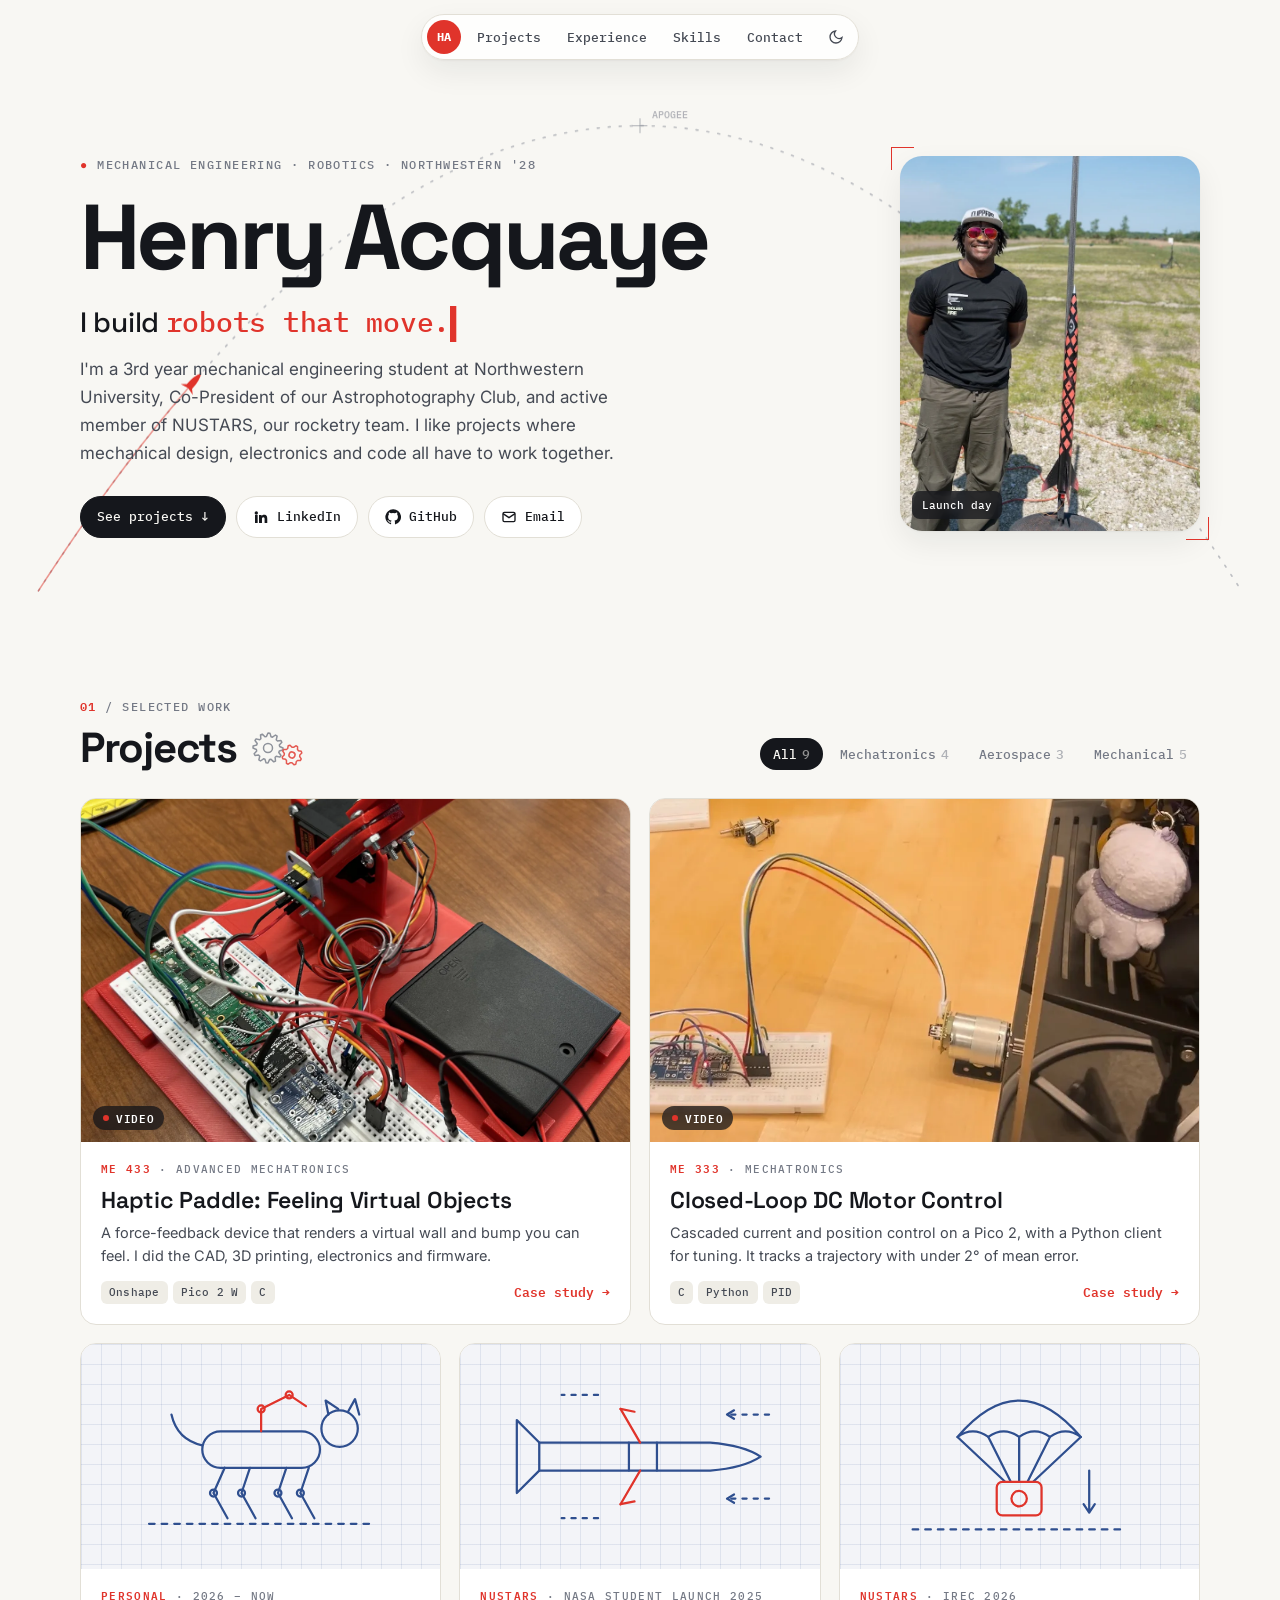
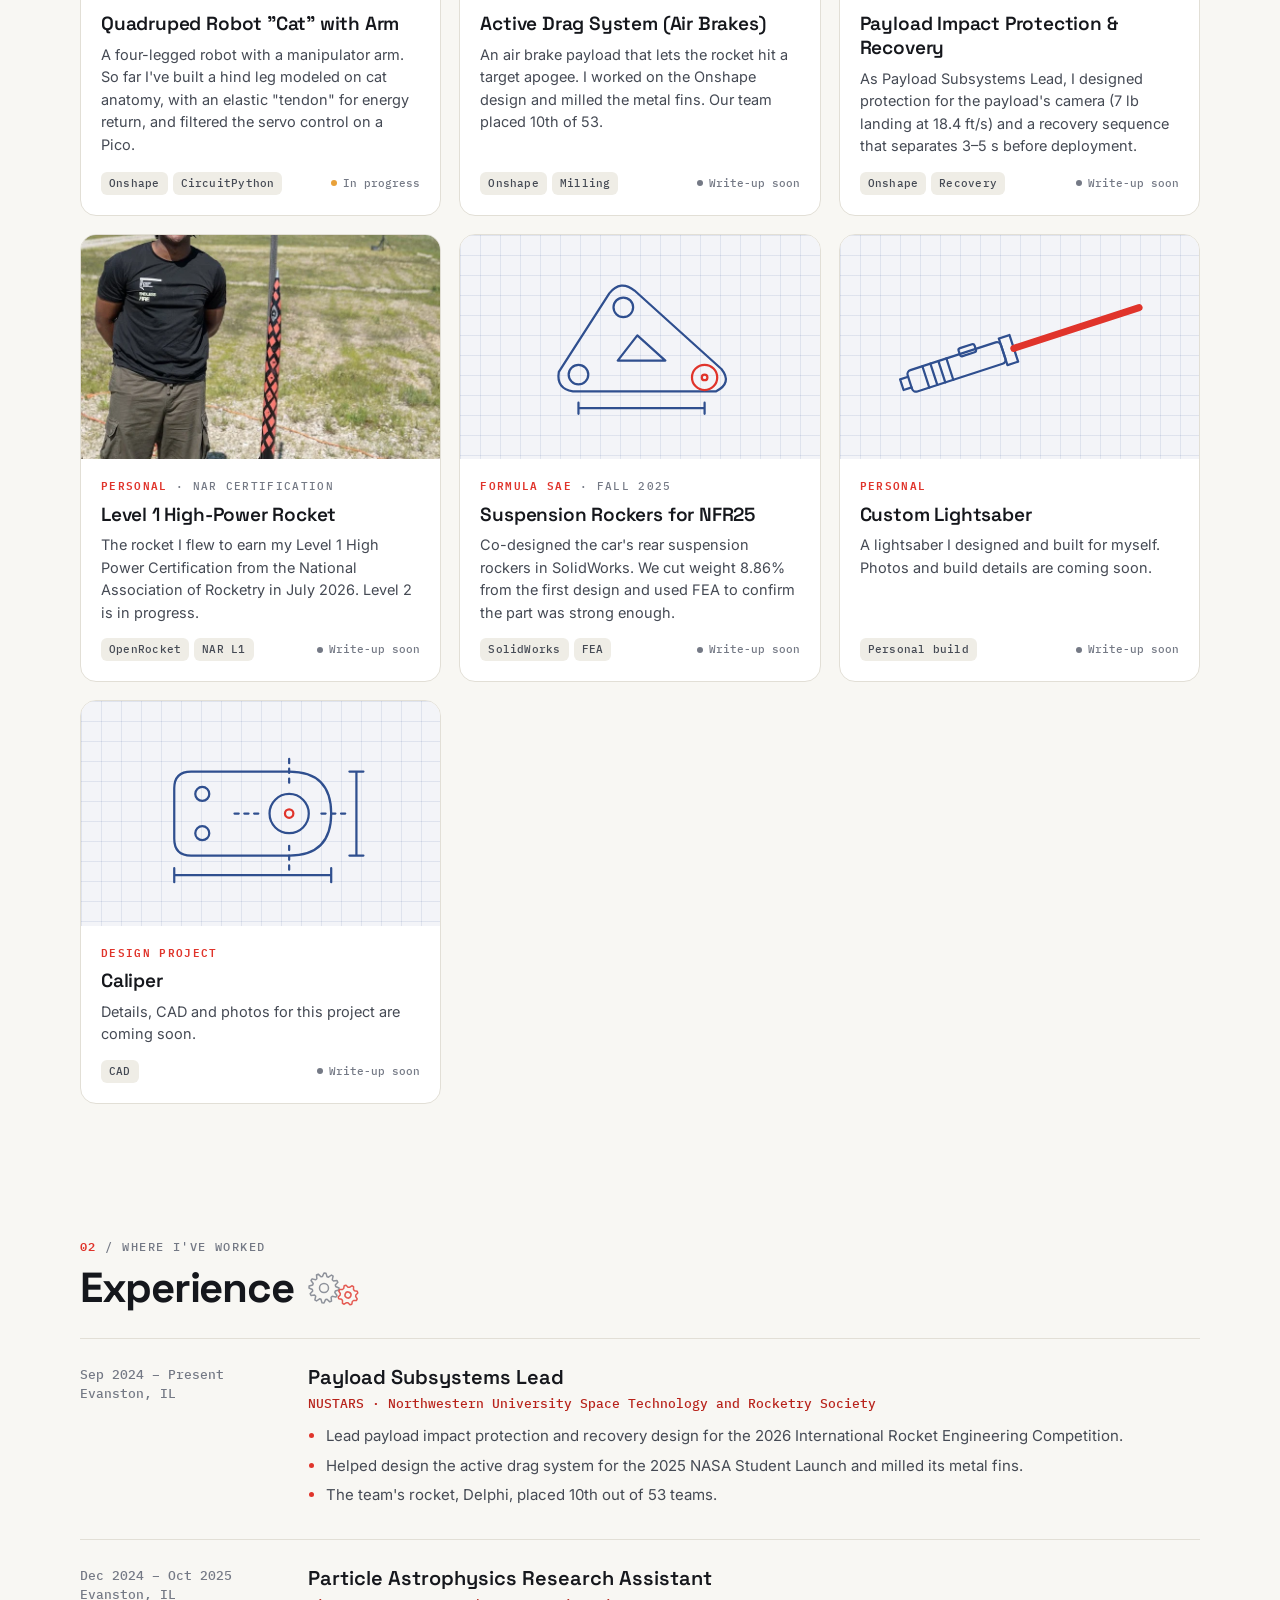
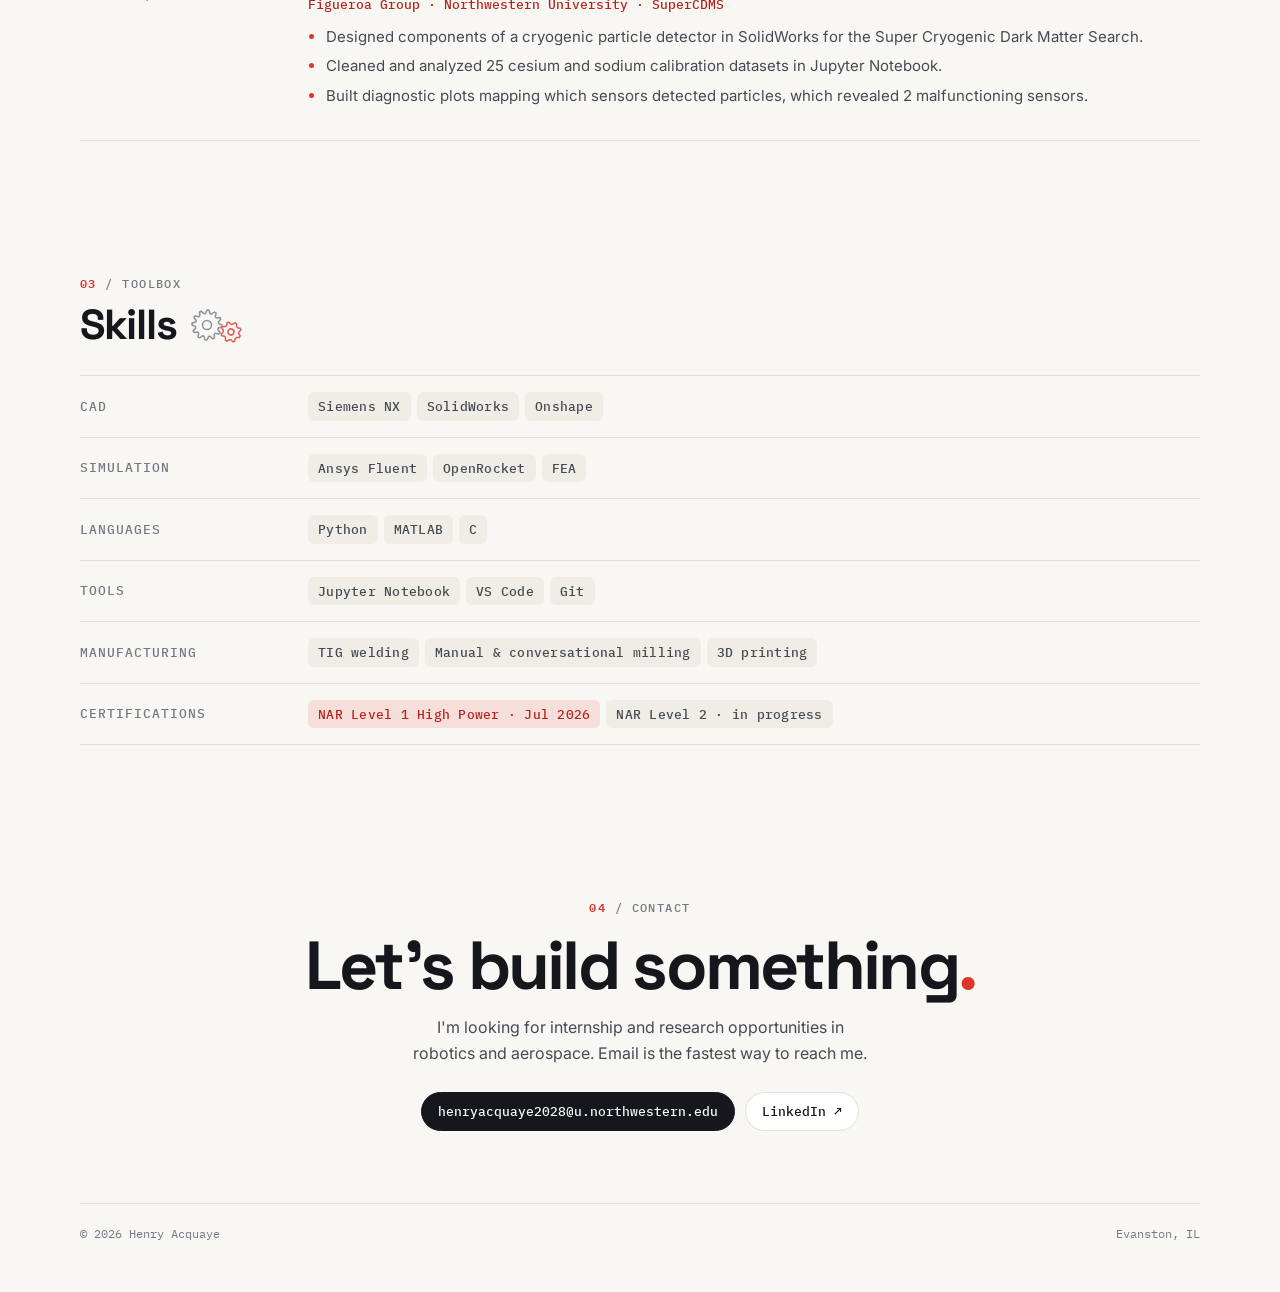
==== index.html @ edaed88d "Update index.html" ====
<!doctype html>
<html lang="en">
<head>
  <meta charset="utf-8">
  <meta name="viewport" content="width=device-width, initial-scale=1">
  <title>Henry Acquaye — Mechanical Engineering Portfolio</title>
  <meta name="description" content="Henry Acquaye, mechanical engineering student at Northwestern. Robotics, mechatronics and rocketry projects.">
  <meta property="og:title" content="Henry Acquaye — Mechanical Engineering Portfolio">
  <meta property="og:description" content="Robotics, mechatronics and rocketry projects.">
  <meta property="og:image" content="https://henryacquaye.me/assets/projects/haptic-paddle/build-overview.webp">
  <link rel="icon" href="assets/img/favicon.svg" type="image/svg+xml">
  <script>document.documentElement.dataset.theme = localStorage.getItem('theme-v2') || 'light';</script>
  <link rel="preconnect" href="https://fonts.googleapis.com">
  <link rel="preconnect" href="https://fonts.gstatic.com" crossorigin>
  <link href="https://fonts.googleapis.com/css2?family=IBM+Plex+Mono:wght@400;500;600;700&family=Inter:wght@400;500;600&family=Space+Grotesk:wght@500;600;700&display=swap" rel="stylesheet">
  <link rel="stylesheet" href="css/style.css">
</head>
<body>
  <div class="progress" aria-hidden="true"></div>

  <header class="site-header">
    <div class="wrap">
      <a class="logo" href="./" aria-label="Home"><span class="logo-mark">HA</span></a>
      <nav class="nav" aria-label="Main">
        <a href="#projects">Projects</a>
        <a href="#experience">Experience</a>
        <a href="#skills">Skills</a>
        <a href="#contact">Contact</a>
      </nav>
      <button class="theme-btn" aria-label="Toggle light / dark theme">
        <svg class="moon" viewBox="0 0 24 24" fill="none" stroke="currentColor" stroke-width="2"><path d="M21 12.8A9 9 0 1 1 11.2 3a7 7 0 0 0 9.8 9.8z"/></svg>
        <svg class="sun" viewBox="0 0 24 24" fill="none" stroke="currentColor" stroke-width="2"><circle cx="12" cy="12" r="4"/><path d="M12 2v2M12 20v2M4.9 4.9l1.4 1.4M17.7 17.7l1.4 1.4M2 12h2M20 12h2M4.9 19.1l1.4-1.4M17.7 6.3l1.4-1.4"/></svg>
      </button>
    </div>
  </header>

  <main>
    <!-- ================= HERO ================= -->
    <section class="hero">
      <canvas class="flight" aria-hidden="true"></canvas>
      <div class="wrap hero-grid">
        <div class="reveal">
          <span class="eyebrow"><b>●</b> Mechanical Engineering · Robotics · Northwestern '28</span>
          <h1>Henry Acquaye</h1>
          <p class="lede">I build <span class="typed" data-words='["robots that move.","rockets that fly.","control loops that settle.","payloads that land."]'></span></p>
          <p class="sub">I'm a 3rd year mechanical engineering student at Northwestern University, Co-President of our Astrophotography Club, and active member of NUSTARS, our rocketry team. I like projects where mechanical design, electronics and code all have to work together.</p>
          <div class="links">
            <a class="btn primary" href="#projects">See projects ↓</a>
            <a class="btn" href="https://www.linkedin.com/in/Henry-Acquaye" target="_blank" rel="noopener">
              <svg viewBox="0 0 24 24" fill="currentColor"><path d="M4.98 3.5a2.5 2.5 0 1 1 0 5 2.5 2.5 0 0 1 0-5zM3 9h4v12H3zM9 9h3.8v1.7h.05c.53-1 1.83-2.05 3.77-2.05 4.03 0 4.78 2.65 4.78 6.1V21h-4v-5.5c0-1.3-.02-3-1.83-3-1.84 0-2.12 1.43-2.12 2.9V21H9z"/></svg>
              LinkedIn
            </a>
            <a class="btn" href="https://github.com/henry436b" target="_blank" rel="noopener">
              <svg viewBox="0 0 24 24" fill="currentColor"><path d="M12 .5a11.5 11.5 0 0 0-3.64 22.41c.58.1.79-.25.79-.56v-2c-3.2.7-3.88-1.37-3.88-1.37-.52-1.33-1.28-1.69-1.28-1.69-1.05-.72.08-.7.08-.7 1.16.08 1.77 1.19 1.77 1.19 1.03 1.77 2.7 1.26 3.36.96.1-.75.4-1.26.73-1.55-2.55-.29-5.24-1.28-5.24-5.69 0-1.26.45-2.29 1.19-3.1-.12-.29-.52-1.46.11-3.05 0 0 .97-.31 3.17 1.18a11 11 0 0 1 5.77 0c2.2-1.49 3.17-1.18 3.17-1.18.63 1.59.23 2.76.11 3.05.74.81 1.19 1.84 1.19 3.1 0 4.42-2.7 5.4-5.26 5.68.41.36.78 1.06.78 2.14v3.17c0 .31.21.67.8.56A11.5 11.5 0 0 0 12 .5z"/></svg>
              GitHub
            </a>
            <a class="btn" href="mailto:henryacquaye2028@u.northwestern.edu">
              <svg viewBox="0 0 24 24" fill="none" stroke="currentColor" stroke-width="2"><rect x="3" y="5" width="18" height="14" rx="2"/><path d="m3 7 9 6 9-6"/></svg>
              Email
            </a>
          </div>
        </div>
        <figure class="portrait reveal">
          <img src="assets/img/profile.webp" alt="Henry Acquaye standing next to a high-power rocket on a launch pad" width="782" height="842">
          <figcaption>Launch day</figcaption>
        </figure>
      </div>
    </section>

    <!-- ================= PROJECTS ================= -->
    <section class="section" id="projects">
      <div class="wrap">
        <div class="section-head reveal">
          <div>
            <span class="eyebrow"><b>01</b> / Selected work</span>
            <h2>Projects <span class="gears" aria-hidden="true"></span></h2>
          </div>
          <div class="filters" role="tablist" aria-label="Filter projects">
            <button class="filter active" data-filter="all">All</button>
            <button class="filter" data-filter="mechatronics">Mechatronics</button>
            <button class="filter" data-filter="aerospace">Aerospace</button>
            <button class="filter" data-filter="mechanical">Mechanical</button>
          </div>
        </div>

        <div class="grid">
          <!--
            ✏️ TO ADD OR EDIT A PROJECT: each project is one "card" block below.
            - data-cat: any of mechatronics, aerospace, mechanical (controls the filter)
            - Swap the drawing for a photo: replace <div class="card-media art">…</div> with
              <div class="card-media"><img src="assets/projects/NAME/photo.webp" alt="…"></div>
            - To link a write-up page: change <article class="card" …> to <a class="card" href="projects/NAME.html" …>
          -->

          <!-- Featured: full case studies -->
          <a class="card feat reveal" href="projects/haptic-paddle.html" data-cat="mechatronics">
            <div class="card-media">
              <img src="assets/projects/haptic-paddle/build-overview.webp" alt="3D-printed haptic paddle with motor, breadboard and battery pack" loading="lazy">
              <video src="assets/projects/haptic-paddle/preview.mp4" muted loop playsinline preload="none"></video>
              <span class="badge-video">VIDEO</span>
            </div>
            <div class="card-body">
              <span class="eyebrow"><b>ME 433</b> · Advanced Mechatronics</span>
              <h3>Haptic Paddle: Feeling Virtual Objects</h3>
              <p>A force-feedback device that renders a virtual wall and bump you can feel. I did the CAD, 3D printing, electronics and firmware.</p>
              <div class="card-foot">
                <div class="card-tags"><span class="chip">Onshape</span><span class="chip">Pico 2 W</span><span class="chip">C</span></div>
                <span class="read">Case study →</span>
              </div>
            </div>
          </a>

          <a class="card feat reveal" href="projects/motor-control.html" data-cat="mechatronics">
            <div class="card-media">
              <img src="assets/projects/motor-control/hardware.webp" alt="DC motor with encoder wired to a breadboard" loading="lazy">
              <video src="assets/projects/motor-control/preview.mp4" muted loop playsinline preload="none"></video>
              <span class="badge-video">VIDEO</span>
            </div>
            <div class="card-body">
              <span class="eyebrow"><b>ME 333</b> · Mechatronics</span>
              <h3>Closed-Loop DC Motor Control</h3>
              <p>Cascaded current and position control on a Pico 2, with a Python client for tuning. It tracks a trajectory with under 2° of mean error.</p>
              <div class="card-foot">
                <div class="card-tags"><span class="chip">C</span><span class="chip">Python</span><span class="chip">PID</span></div>
                <span class="read">Case study →</span>
              </div>
            </div>
          </a>

          <!-- Quadruped robot -->
          <article class="card reveal" data-cat="mechatronics mechanical">
            <div class="card-media art">
              <svg viewBox="0 0 200 120" fill="none" stroke="currentColor" stroke-width="1.6" stroke-linecap="round" stroke-linejoin="round">
                <rect x="58" y="42" width="84" height="26" rx="13"/>
                <circle cx="156" cy="40" r="13"/><path d="M148 30l-2-10 9 6M162 28l5-9 3 11"/>
                <path d="M58 52q-18-4-22-22"/>
                <path d="M74 68 66 86 76 104M92 68 86 86 96 104M118 68l-6 18 10 18M134 68l-6 18 10 18"/>
                <circle cx="66" cy="86" r="2.500"/><circle cx="86" cy="86" r="2.500"/><circle cx="112" cy="86" r="2.500"/><circle cx="128" cy="86" r="2.500"/>
                <path class="hl" d="M100 42V26l20-10 12 8"/><circle class="hl" cx="100" cy="26" r="2.500"/><circle class="hl" cx="120" cy="16" r="2.500"/>
                <path d="M20 108H180" stroke-dasharray="4 5"/>
              </svg>
            </div>
            <div class="card-body">
              <span class="eyebrow"><b>Personal</b> · 2026 – now</span>
              <h3>Quadruped Robot "Cat" with Arm</h3>
              <p>A four-legged robot with a manipulator arm. So far I've built a hind leg modeled on cat anatomy, with an elastic "tendon" for energy return, and filtered the servo control on a Pico.</p>
              <div class="card-foot">
                <div class="card-tags"><span class="chip">Onshape</span><span class="chip">CircuitPython</span></div>
                <span class="status wip">In progress</span>
              </div>
            </div>
          </article>

          <!-- NUSTARS: active drag system -->
          <article class="card reveal" data-cat="aerospace mechanical">
            <div class="card-media art">
              <svg viewBox="0 0 200 120" fill="none" stroke="currentColor" stroke-width="1.6" stroke-linecap="round" stroke-linejoin="round">
                <path d="M28 50H150q24 2 36 10-12 8-36 10H28z"/>
                <path d="M28 50 12 34v52l16-16"/>
                <path d="M92 50v20M112 50v20"/>
                <path class="hl" d="M100 50 86 26M100 70 86 94"/><path class="hl" d="M86 26l10 2M86 94l10-2"/>
                <path d="M192 30h-30M192 90h-30M70 16H44M70 104H44" stroke-dasharray="3 5"/>
                <path d="M162 30l5-3M162 30l5 3M162 90l5-3M162 90l5 3"/>
              </svg>
            </div>
            <div class="card-body">
              <span class="eyebrow"><b>NUSTARS</b> · NASA Student Launch 2025</span>
              <h3>Active Drag System (Air Brakes)</h3>
              <p>An air brake payload that lets the rocket hit a target apogee. I worked on the Onshape design and milled the metal fins. Our team placed 10th of 53.</p>
              <div class="card-foot">
                <div class="card-tags"><span class="chip">Onshape</span><span class="chip">Milling</span></div>
                <span class="status">Write-up soon</span>
              </div>
            </div>
          </article>

          <!-- NUSTARS: payload protection + recovery -->
          <article class="card reveal" data-cat="aerospace">
            <div class="card-media art">
              <svg viewBox="0 0 200 120" fill="none" stroke="currentColor" stroke-width="1.6" stroke-linecap="round" stroke-linejoin="round">
                <path d="M56 46Q100-6 144 46q-11-8-22 0-11-8-22 0-11-8-22 0-11-8-22 0z"/>
                <path d="M56 46 90 78M144 46 110 78M78 46l16 32M122 46l-16 32M100 46v32"/>
                <rect class="hl" x="84" y="78" width="32" height="24" rx="4"/><circle class="hl" cx="100" cy="90" r="5.500"/>
                <path d="M24 112H176" stroke-dasharray="4 5"/>
                <path d="M150 70v30M150 100l-4-6M150 100l4-6"/>
              </svg>
            </div>
            <div class="card-body">
              <span class="eyebrow"><b>NUSTARS</b> · IREC 2026</span>
              <h3>Payload Impact Protection &amp; Recovery</h3>
              <p>As Payload Subsystems Lead, I designed protection for the payload's camera (7 lb landing at 18.4 ft/s) and a recovery sequence that separates 3–5 s before deployment.</p>
              <div class="card-foot">
                <div class="card-tags"><span class="chip">Onshape</span><span class="chip">Recovery</span></div>
                <span class="status">Write-up soon</span>
              </div>
            </div>
          </article>

          <!-- L1 certification rocket -->
          <article class="card reveal" data-cat="aerospace">
            <div class="card-media">
              <img src="assets/projects/l1-rocket/cover.webp" alt="High-power rocket on the launch rail" loading="lazy">
            </div>
            <div class="card-body">
              <span class="eyebrow"><b>Personal</b> · NAR certification</span>
              <h3>Level 1 High-Power Rocket</h3>
              <!-- ✏️ EDIT: add motor, altitude, build details -->
              <p>The rocket I flew to earn my Level 1 High Power Certification from the National Association of Rocketry in July 2026. Level 2 is in progress.</p>
              <div class="card-foot">
                <div class="card-tags"><span class="chip">OpenRocket</span><span class="chip">NAR L1</span></div>
                <span class="status">Write-up soon</span>
              </div>
            </div>
          </article>

          <!-- Formula SAE rockers -->
          <article class="card reveal" data-cat="mechanical">
            <div class="card-media art">
              <svg viewBox="0 0 200 120" fill="none" stroke="currentColor" stroke-width="1.6" stroke-linecap="round" stroke-linejoin="round">
                <path d="M52 92q-12-2-10-14L78 22q8-10 18-2l62 56q8 10-4 16z"/>
                <circle cx="56" cy="80" r="7"/><circle cx="88" cy="32" r="7"/><circle class="hl" cx="146" cy="82" r="9"/><circle class="hl" cx="146" cy="82" r="2"/>
                <path d="M84 70l14-18 20 18z"/>
                <path d="M56 104h90M56 100v8M146 100v8" stroke-dasharray="0"/>
              </svg>
            </div>
            <div class="card-body">
              <span class="eyebrow"><b>Formula SAE</b> · Fall 2025</span>
              <h3>Suspension Rockers for NFR25</h3>
              <p>Co-designed the car's rear suspension rockers in SolidWorks. We cut weight 8.86% from the first design and used FEA to confirm the part was strong enough.</p>
              <div class="card-foot">
                <div class="card-tags"><span class="chip">SolidWorks</span><span class="chip">FEA</span></div>
                <span class="status">Write-up soon</span>
              </div>
            </div>
          </article>

          <!-- Lightsaber -->
          <article class="card reveal" data-cat="mechatronics mechanical">
            <div class="card-media art">
              <svg viewBox="0 0 200 120" fill="none" stroke="currentColor" stroke-width="1.6" stroke-linecap="round" stroke-linejoin="round">
                <g transform="rotate(-18 100 60)">
                  <rect x="18" y="52" width="70" height="16" rx="3"/>
                  <path d="M30 52v16M36 52v16M42 52v16M48 52v16"/><rect x="58" y="48" width="12" height="6" rx="1.500"/>
                  <path d="M88 50h8v20h-8z"/><path d="M18 56h-6v8h6"/>
                  <path class="hl" d="M96 60H190" stroke-width="5"/>
                </g>
              </svg>
            </div>
            <div class="card-body">
              <span class="eyebrow"><b>Personal</b></span>
              <h3>Custom Lightsaber</h3>
              <!-- ✏️ EDIT: describe the build (hilt, electronics, what you made) -->
              <p>A lightsaber I designed and built for myself. Photos and build details are coming soon.</p>
              <div class="card-foot">
                <div class="card-tags"><span class="chip">Personal build</span></div>
                <span class="status">Write-up soon</span>
              </div>
            </div>
          </article>

          <!-- Caliper -->
          <article class="card reveal" data-cat="mechanical">
            <div class="card-media art">
              <svg viewBox="0 0 200 120" fill="none" stroke="currentColor" stroke-width="1.6" stroke-linecap="round" stroke-linejoin="round">
                <path d="M50 30h70q30 0 30 30t-30 30H50q-12 0-12-12V42q0-12 12-12z"/>
                <circle cx="120" cy="60" r="14"/><circle class="hl" cx="120" cy="60" r="3"/>
                <circle cx="58" cy="46" r="5"/><circle cx="58" cy="74" r="5"/>
                <path d="M38 104h112M38 99v10M150 99v10"/><path d="M168 30v60M163 30h10M163 90h10"/>
                <path d="M120 38v-18M120 100V82M98 60H80M160 60h-18" stroke-dasharray="3 4"/>
              </svg>
            </div>
            <div class="card-body">
              <span class="eyebrow"><b>Design project</b></span>
              <h3>Caliper</h3>
              <!-- ✏️ EDIT: what it was for, tools used, results -->
              <p>Details, CAD and photos for this project are coming soon.</p>
              <div class="card-foot">
                <div class="card-tags"><span class="chip">CAD</span></div>
                <span class="status">Write-up soon</span>
              </div>
            </div>
          </article>
        </div>
      </div>
    </section>

    <!-- ================= EXPERIENCE ================= -->
    <section class="section" id="experience">
      <div class="wrap">
        <div class="section-head reveal">
          <div>
            <span class="eyebrow"><b>02</b> / Where I've worked</span>
            <h2>Experience <span class="gears" aria-hidden="true"></span></h2>
          </div>
        </div>
        <div class="xp">
          <div class="xp-row reveal">
            <div class="xp-when">Sep 2024 – Present<br>Evanston, IL</div>
            <div>
              <h3>Payload Subsystems Lead</h3>
              <p class="org">NUSTARS · Northwestern University Space Technology and Rocketry Society</p>
              <ul>
                <li>Lead payload impact protection and recovery design for the 2026 International Rocket Engineering Competition.</li>
                <li>Helped design the active drag system for the 2025 NASA Student Launch and milled its metal fins.</li>
                <li>The team's rocket, Delphi, placed 10th out of 53 teams.</li>
              </ul>
            </div>
          </div>
          <div class="xp-row reveal">
            <div class="xp-when">Dec 2024 – Oct 2025<br>Evanston, IL</div>
            <div>
              <h3>Particle Astrophysics Research Assistant</h3>
              <p class="org">Figueroa Group · Northwestern University · SuperCDMS</p>
              <ul>
                <li>Designed components of a cryogenic particle detector in SolidWorks for the Super Cryogenic Dark Matter Search.</li>
                <li>Cleaned and analyzed 25 cesium and sodium calibration datasets in Jupyter Notebook.</li>
                <li>Built diagnostic plots mapping which sensors detected particles, which revealed 2 malfunctioning sensors.</li>
              </ul>
            </div>
          </div>
        </div>
      </div>
    </section>

    <!-- ================= SKILLS ================= -->
    <section class="section" id="skills">
      <div class="wrap">
        <div class="section-head reveal">
          <div>
            <span class="eyebrow"><b>03</b> / Toolbox</span>
            <h2>Skills <span class="gears" aria-hidden="true"></span></h2>
          </div>
        </div>
        <div class="skills reveal">
          <div class="skill-row"><h3>CAD</h3><ul><li class="chip">Siemens NX</li><li class="chip">SolidWorks</li><li class="chip">Onshape</li></ul></div>
          <div class="skill-row"><h3>Simulation</h3><ul><li class="chip">Ansys Fluent</li><li class="chip">OpenRocket</li><li class="chip">FEA</li></ul></div>
          <div class="skill-row"><h3>Languages</h3><ul><li class="chip">Python</li><li class="chip">MATLAB</li><li class="chip">C</li></ul></div>
          <div class="skill-row"><h3>Tools</h3><ul><li class="chip">Jupyter Notebook</li><li class="chip">VS Code</li><li class="chip">Git</li></ul></div>
          <div class="skill-row"><h3>Manufacturing</h3><ul><li class="chip">TIG welding</li><li class="chip">Manual &amp; conversational milling</li><li class="chip">3D printing</li></ul></div>
          <div class="skill-row"><h3>Certifications</h3><ul><li class="chip red">NAR Level 1 High Power · Jul 2026</li><li class="chip">NAR Level 2 · in progress</li></ul></div>
        </div>
      </div>
    </section>

    <!-- ================= CONTACT ================= -->
    <section class="contact" id="contact">
      <div class="wrap reveal">
        <span class="eyebrow"><b>04</b> / Contact</span>
        <h2>Let's build something<span class="accent">.</span></h2>
        <p>I'm looking for internship and research opportunities in robotics and aerospace. Email is the fastest way to reach me.</p>
        <div class="links">
          <a class="btn primary" href="mailto:henryacquaye2028@u.northwestern.edu">henryacquaye2028@u.northwestern.edu</a>
          <a class="btn" href="https://www.linkedin.com/in/Henry-Acquaye" target="_blank" rel="noopener">LinkedIn ↗</a>
        </div>
      </div>
    </section>
  </main>

  <footer class="site-footer">
    <div class="wrap">
      <span>© <span data-year></span> Henry Acquaye</span>
      <span>Evanston, IL</span>
    </div>
  </footer>

  <button class="to-top" aria-label="Back to top"><svg width="20" height="20" viewBox="0 0 24 24" fill="none" stroke="currentColor" stroke-width="1.8" stroke-linejoin="round"><path d="M12 2c3 2.5 4.5 6 4.5 10v4h-9v-4C7.5 8 9 4.5 12 2z"/><path d="M7.5 13 4 17v3l3.5-2M16.5 13 20 17v3l-3.5-2M10 19.5 12 22l2-2.5"/><circle cx="12" cy="9.5" r="1.6"/></svg></button>
  <script src="js/main.js"></script>
</body>
</html>
---- css/style.css ----
/* =========================================================
   Portfolio styles
   Two themes: light (default) and dark. Colors live in the
   theme blocks below.
   ========================================================= */
:root {
  --bg: #f8f7f3;
  --bg-2: #efede6;
  --card: #ffffff;
  --panel: #fbfbf9;           /* light panels for plots, figures, demos */
  --ink: #15171c;
  --ink-2: #454a54;
  --muted: #747985;
  --line: #e2dfd6;
  --accent: #e0342b;
  --accent-ink: #b8231b;
  --blue: #2f4f8f;            /* blueprint ink for line drawings */
  --on-accent: #fff;
  --radius: 16px;
  --shadow: 0 1px 2px rgba(0,0,0,.04), 0 12px 30px rgba(20,22,28,.07);
  --font-display: "Space Grotesk", system-ui, sans-serif;
  --font-body: "Inter", system-ui, sans-serif;
  --font-mono: "IBM Plex Mono", ui-monospace, monospace;
  --max: 1120px;
  color-scheme: light;
}
[data-theme="dark"] {
  --bg: #111318;
  --bg-2: #191c22;
  --card: #1b1e25;
  --ink: #f2f1ec;
  --ink-2: #c4c6cc;
  --muted: #8b8f99;
  --line: #2c3038;
  --accent: #ff4d42;
  --accent-ink: #ff6a5f;
  --blue: #8fb0f0;
  --shadow: 0 1px 2px rgba(0,0,0,.3), 0 14px 34px rgba(0,0,0,.35);
  color-scheme: dark;
}

* { box-sizing: border-box; }
html { scroll-behavior: smooth; -webkit-text-size-adjust: 100%; }
body {
  margin: 0; background: var(--bg); color: var(--ink);
  font: 16px/1.65 var(--font-body);
  transition: background-color .4s, color .4s;
}
img, video, canvas { max-width: 100%; display: block; }
a { color: inherit; }
::selection { background: var(--accent); color: #fff; }

.wrap { width: min(var(--max), 100% - 40px); margin-inline: auto; }
.mono { font-family: var(--font-mono); }
.eyebrow {
  font: 500 12px/1.4 var(--font-mono);
  letter-spacing: .12em; text-transform: uppercase; color: var(--muted);
}
.eyebrow b { color: var(--accent); font-weight: 600; }

/* ---------- progress bar ---------- */
.progress {
  position: fixed; inset: 0 0 auto 0; height: 2px; z-index: 60;
  background: var(--accent); transform-origin: 0 50%; transform: scaleX(0);
}

/* ---------- floating pill nav ---------- */
.site-header {
  position: fixed; top: 14px; left: 50%; transform: translateX(-50%); z-index: 50;
  width: max-content; max-width: calc(100% - 24px);
}
.site-header .wrap {
  width: auto; display: flex; align-items: center; gap: 4px;
  padding: 5px; border-radius: 999px;
  background: color-mix(in srgb, var(--card) 82%, transparent);
  border: 1px solid var(--line);
  backdrop-filter: blur(14px) saturate(1.3); -webkit-backdrop-filter: blur(14px) saturate(1.3);
  box-shadow: var(--shadow);
}
.logo {
  display: inline-grid; place-items: center; width: 34px; height: 34px; border-radius: 50%;
  background: var(--accent); color: var(--on-accent); text-decoration: none;
  font: 700 12px/1 var(--font-mono); transition: transform .5s cubic-bezier(.2,.8,.2,1);
}
.logo:hover { transform: rotate(-12deg) scale(1.06); }
.nav { display: flex; gap: 2px; }
.nav a {
  font: 500 13px/1 var(--font-mono); text-decoration: none; color: var(--ink-2);
  padding: 10px 12px; border-radius: 999px; transition: background .2s, color .2s;
}
.nav a:hover, .nav a.active { background: var(--bg-2); color: var(--ink); }
.theme-btn {
  width: 34px; height: 34px; border-radius: 50%; border: 0;
  background: transparent; color: var(--ink-2); cursor: pointer; display: grid; place-items: center;
  transition: transform .4s, background .2s;
}
.theme-btn:hover { transform: rotate(40deg); background: var(--bg-2); }
.theme-btn svg { width: 16px; height: 16px; }
.theme-btn .sun { display: none; }
[data-theme="dark"] .theme-btn .sun { display: block; }
[data-theme="dark"] .theme-btn .moon { display: none; }
@media (max-width: 480px) { .nav a { padding: 9px 6px; font-size: 11.5px; } .logo, .theme-btn { width: 30px; height: 30px; flex: none; } }

/* ---------- hero ---------- */
.hero { position: relative; padding: 150px 0 90px; overflow: hidden; }
.flight { position: absolute; inset: 0; width: 100%; height: 100%; pointer-events: none; }
.hero .wrap { position: relative; }
.hero-grid { display: grid; grid-template-columns: 1fr 300px; gap: 56px; align-items: center; }
.hero h1 {
  font: 700 clamp(46px, 7.6vw, 92px)/.98 var(--font-display);
  letter-spacing: -.04em; margin: 16px 0 20px;
}
.hero .lede { font: 500 clamp(20px, 2.6vw, 28px)/1.35 var(--font-display); color: var(--ink); margin: 0 0 14px; letter-spacing: -.01em; }
.hero .sub { color: var(--ink-2); max-width: 52ch; margin: 0 0 28px; font-size: 17px; }
.typed { font-family: var(--font-mono); color: var(--accent); white-space: nowrap; font-weight: 500; }
.typed::after { content: "▍"; animation: blink 1s steps(1) infinite; color: var(--accent); }
@keyframes blink { 50% { opacity: 0; } }

.links { display: flex; flex-wrap: wrap; gap: 10px; }
.btn {
  display: inline-flex; align-items: center; gap: 8px;
  padding: 12px 16px; border-radius: 999px; border: 1px solid var(--line);
  background: var(--card); text-decoration: none; cursor: pointer;
  font: 500 13px/1 var(--font-mono); color: var(--ink);
  transition: transform .15s, border-color .2s, background .2s, color .2s;
}
.btn:hover { transform: translateY(-2px); border-color: var(--accent); }
.btn.primary { background: var(--ink); color: var(--bg); border-color: var(--ink); }
.btn.primary:hover { background: var(--accent); border-color: var(--accent); color: #fff; }
.btn svg { width: 16px; height: 16px; }

.portrait { margin: 0; position: relative; }
.portrait img { width: 100%; height: auto; aspect-ratio: 4 / 5; object-fit: cover; object-position: 50% 20%; border-radius: 22px; box-shadow: var(--shadow); }
.portrait figcaption {
  position: absolute; left: 12px; bottom: 12px; padding: 7px 10px; border-radius: 8px;
  background: rgba(17,19,24,.72); color: #fff; font: 500 11px/1.3 var(--font-mono); backdrop-filter: blur(6px);
}
/* drawing-style corner marks around the photo */
.portrait::before, .portrait::after {
  content: ""; position: absolute; width: 22px; height: 22px; border: 1.5px solid var(--accent); pointer-events: none;
}
.portrait::before { top: -9px; left: -9px; border-right: 0; border-bottom: 0; }
.portrait::after { bottom: -9px; right: -9px; border-left: 0; border-top: 0; }

@media (max-width: 820px) {
  .hero { padding: 104px 0 56px; }
  .hero-grid { grid-template-columns: 1fr; gap: 32px; }
  .portrait { max-width: 240px; order: -1; }
  .flight { display: none; }
}

/* ---------- sections ---------- */
.section { padding: 64px 0; }
.section-head { display: flex; align-items: end; justify-content: space-between; gap: 20px; flex-wrap: wrap; margin-bottom: 28px; }
.section-head h2 { font: 700 clamp(30px, 4vw, 42px)/1.05 var(--font-display); letter-spacing: -.03em; margin: 8px 0 0; display: flex; align-items: center; gap: 14px; }
.section-head p { margin: 8px 0 0; color: var(--muted); font-size: 15px; }
/* scroll-driven gear pair next to headings */
.gears { display: inline-flex; align-items: center; color: var(--muted); opacity: .8; }
.gears svg { display: block; }
.gears svg + svg { margin-left: -5px; margin-top: 14px; color: var(--accent); }

/* ---------- filters ---------- */
.filters { display: inline-flex; flex-wrap: wrap; gap: 4px; }
.filter {
  background: none; border: 1px solid transparent; cursor: pointer;
  font: 500 12.5px/1 var(--font-mono); color: var(--muted);
  padding: 9px 12px; border-radius: 999px; transition: color .2s, background .2s, border-color .2s;
}
.filter:hover { color: var(--ink); border-color: var(--line); }
.filter.active { background: var(--ink); color: var(--bg); }
.filter .count { opacity: .55; margin-left: 5px; }

/* ---------- project grid ---------- */
.grid { display: grid; grid-template-columns: repeat(6, 1fr); gap: 18px; }
.card {
  grid-column: span 2; position: relative; display: flex; flex-direction: column; text-decoration: none;
  background: var(--card); border: 1px solid var(--line); border-radius: var(--radius); overflow: hidden;
  transition: border-color .3s, transform .4s cubic-bezier(.2,.8,.2,1), box-shadow .4s;
}
.card.feat { grid-column: span 3; }
a.card:hover { border-color: var(--accent); transform: translateY(-3px); box-shadow: var(--shadow); }
.card.hide { display: none; }
.card.pop { animation: pop .45s cubic-bezier(.2,.8,.2,1) both; }
@keyframes pop { from { opacity: 0; transform: translateY(14px); } }

.card-media { position: relative; aspect-ratio: 16 / 10; overflow: hidden; background: var(--bg-2); }
.card-media img, .card-media video {
  position: absolute; inset: 0; width: 100%; height: 100%; object-fit: cover;
  transition: transform .9s cubic-bezier(.2,.8,.2,1), opacity .5s;
}
.card-media video { opacity: 0; }
a.card:hover .card-media img { transform: scale(1.04); }
.card.playing .card-media video { opacity: 1; }
/* blueprint line-art for projects without photos yet */
.card-media.art {
  color: var(--blue); display: grid; place-items: center;
  background-color: color-mix(in srgb, var(--blue) 6%, var(--card));
  background-image:
    linear-gradient(color-mix(in srgb, var(--blue) 10%, transparent) 1px, transparent 1px),
    linear-gradient(90deg, color-mix(in srgb, var(--blue) 10%, transparent) 1px, transparent 1px);
  background-size: 20px 20px;
}
.card-media.art svg { width: 78%; height: 78%; overflow: visible; transition: transform .6s cubic-bezier(.2,.8,.2,1); }
.card:hover .card-media.art svg { transform: scale(1.05); }
.card-media.art .hl { stroke: var(--accent); }
.badge-video {
  position: absolute; left: 12px; bottom: 12px; z-index: 2;
  display: inline-flex; align-items: center; gap: 7px;
  background: rgba(17,19,24,.72); color: #fff; backdrop-filter: blur(6px);
  font: 600 10.5px/1 var(--font-mono); letter-spacing: .06em; padding: 7px 10px; border-radius: 999px;
}
.badge-video::before { content: ""; width: 6px; height: 6px; border-radius: 50%; background: var(--accent); }

.card-body { padding: 18px 20px 20px; display: flex; flex-direction: column; flex: 1; }
.card-body .eyebrow { font-size: 11px; margin-bottom: 8px; }
.card-body h3 { margin: 0 0 8px; font: 600 19px/1.25 var(--font-display); letter-spacing: -.01em; color: var(--ink); }
.card.feat .card-body h3 { font-size: 23px; }
.card-body p { margin: 0 0 14px; color: var(--ink-2); font-size: 14.5px; line-height: 1.55; }
.card-foot { display: flex; justify-content: space-between; align-items: center; gap: 10px; margin-top: auto; }
.card-tags { display: flex; flex-wrap: wrap; gap: 5px; }
.read { font: 600 12.5px/1 var(--font-mono); color: var(--accent); white-space: nowrap; }
a.card:hover .read { text-decoration: underline; text-underline-offset: 4px; }
.chip {
  display: inline-block; font: 500 11px/1 var(--font-mono); letter-spacing: .02em;
  padding: 6px 8px; border-radius: 6px; background: var(--bg-2); color: var(--ink-2);
}
.chip.red { background: color-mix(in srgb, var(--accent) 12%, transparent); color: var(--accent-ink); }
.status { font: 500 11px/1 var(--font-mono); color: var(--muted); white-space: nowrap; display: inline-flex; align-items: center; gap: 6px; }
.status::before { content: ""; width: 6px; height: 6px; border-radius: 50%; background: var(--muted); }
.status.wip::before { background: #e8a13a; animation: blink 1.6s steps(1) infinite; }

@media (max-width: 900px) { .card, .card.feat { grid-column: span 3; } }
@media (max-width: 600px) { .card, .card.feat { grid-column: span 6; } }

/* ---------- experience ---------- */
.xp { border-top: 1px solid var(--line); }
.xp-row { display: grid; grid-template-columns: 200px 1fr; gap: 28px; padding: 26px 0; border-bottom: 1px solid var(--line); }
.xp-when { font: 500 12.5px/1.5 var(--font-mono); color: var(--muted); }
.xp-row h3 { margin: 0; font: 600 20px/1.25 var(--font-display); }
.xp-row .org { color: var(--accent-ink); font: 500 13px/1.5 var(--font-mono); margin: 4px 0 10px; }
.xp-row ul { margin: 0; padding-left: 18px; color: var(--ink-2); font-size: 15px; }
.xp-row li { margin-bottom: 5px; }
.xp-row li::marker { color: var(--accent); }
@media (max-width: 700px) { .xp-row { grid-template-columns: 1fr; gap: 6px; } }

/* ---------- skills ---------- */
.skills { border-top: 1px solid var(--line); }
.skill-row { display: grid; grid-template-columns: 200px 1fr; gap: 28px; padding: 16px 0; border-bottom: 1px solid var(--line); align-items: center; }
.skill-row h3 { margin: 0; font: 500 12.5px/1.4 var(--font-mono); color: var(--muted); text-transform: uppercase; letter-spacing: .08em; }
.skill-row ul { list-style: none; margin: 0; padding: 0; display: flex; flex-wrap: wrap; gap: 6px; }
.skill-row .chip { font-size: 12.5px; padding: 8px 10px; }
@media (max-width: 700px) { .skill-row { grid-template-columns: 1fr; gap: 8px; } }

/* ---------- contact ---------- */
.contact { text-align: center; padding: 84px 0 72px; }
.contact h2 { font: 700 clamp(36px, 6vw, 68px)/1 var(--font-display); letter-spacing: -.04em; margin: 12px 0 14px; }
.contact h2 .accent { color: var(--accent); }
.contact p { color: var(--ink-2); max-width: 46ch; margin: 0 auto 26px; }
.contact .links { justify-content: center; }

.site-footer { padding: 0 0 48px; color: var(--muted); font: 12px/1.6 var(--font-mono); }
.site-footer .wrap { display: flex; justify-content: space-between; gap: 16px; flex-wrap: wrap; border-top: 1px solid var(--line); padding-top: 20px; }
.site-footer a { color: var(--muted); }

/* ---------- back to top: a rocket that launches ---------- */
.to-top {
  position: fixed; right: 22px; bottom: 22px; z-index: 40;
  width: 48px; height: 48px; border-radius: 50%; border: 1px solid var(--line); cursor: pointer;
  background: var(--card); color: var(--ink); display: grid; place-items: center;
  opacity: 0; transform: translateY(12px); pointer-events: none;
  transition: opacity .3s, transform .3s, border-color .2s, color .2s; box-shadow: var(--shadow);
}
.to-top.show { opacity: 1; transform: none; pointer-events: auto; }
.to-top:hover { border-color: var(--accent); color: var(--accent); }
.to-top:hover svg { transform: translateY(-2px); }
.to-top svg { transition: transform .25s; }
.to-top.launch { transition: transform .7s cubic-bezier(.5,0,.9,.4), opacity .7s; transform: translateY(-110vh); opacity: 0; }

/* ---------- reveal on scroll ---------- */
.reveal { opacity: 0; transform: translateY(22px); transition: opacity .8s, transform .8s cubic-bezier(.2,.8,.2,1); }
.reveal.in { opacity: 1; transform: none; }
@media (prefers-reduced-motion: reduce) {
  *, *::before, *::after { animation: none !important; transition: none !important; scroll-behavior: auto !important; }
  .reveal { opacity: 1; transform: none; }
}

/* =========================================================
   Project (case study) pages
   ========================================================= */
.crumbs { padding-top: 100px; font: 13px/1 var(--font-mono); }
.crumbs a { color: var(--muted); text-decoration: none; }
.crumbs a:hover { color: var(--accent); }
.p-hero { padding: 24px 0 36px; }
.p-hero h1 { font: 700 clamp(38px, 6vw, 76px)/.98 var(--font-display); letter-spacing: -.04em; margin: 14px 0 18px; max-width: 16ch; }
.p-hero .lede { font-size: 19px; color: var(--ink-2); max-width: 62ch; margin: 0 0 20px; }
.chips { display: flex; flex-wrap: wrap; gap: 6px; }

.p-layout { display: grid; grid-template-columns: 210px minmax(0, 1fr); gap: 52px; align-items: start; }
.toc { position: sticky; top: 100px; font: 13px/1.4 var(--font-mono); }
.toc a {
  display: block; padding: 8px 0 8px 14px; color: var(--muted); text-decoration: none;
  border-left: 2px solid var(--line); transition: color .2s, border-color .2s;
}
.toc a:hover { color: var(--ink); }
.toc a.active { color: var(--ink); border-left-color: var(--accent); }
@media (max-width: 900px) { .p-layout { grid-template-columns: 1fr; } .toc { display: none; } }

.specs {
  display: grid; grid-template-columns: repeat(auto-fit, minmax(170px, 1fr)); gap: 1px;
  background: var(--line); border: 1px solid var(--line); border-radius: var(--radius); overflow: hidden;
  margin-bottom: 44px;
}
.spec { background: var(--card); padding: 16px 18px; }
.spec .eyebrow { display: block; margin-bottom: 8px; font-size: 11px; }
.spec div { font: 500 14px/1.45 var(--font-body); color: var(--ink); }

.prose section { scroll-margin-top: 100px; margin-bottom: 64px; }
.prose h2 { font: 700 30px/1.15 var(--font-display); letter-spacing: -.02em; margin: 0 0 14px; display: flex; gap: 12px; align-items: baseline; }
.prose h2 .num { font: 500 13px/1 var(--font-mono); color: var(--accent); }
.prose h3 { font: 600 19px/1.3 var(--font-display); margin: 28px 0 8px; }
.prose p, .prose li { color: var(--ink-2); max-width: 70ch; }
.prose b { color: var(--ink); }
.prose ul { padding-left: 20px; }
.prose li { margin-bottom: 6px; }
.prose li::marker { color: var(--accent); }
.prose code { font: 13.5px var(--font-mono); background: var(--bg-2); border: 1px solid var(--line); padding: 1px 6px; border-radius: 6px; }

.figure { margin: 22px 0; }
.figure img, .figure video { border-radius: 14px; border: 1px solid var(--line); background: var(--panel); width: 100%; }
.figure figcaption { font: 12.5px/1.5 var(--font-mono); color: var(--muted); margin-top: 10px; }
.figure figcaption b { color: var(--ink); font-weight: 600; }
.zoomable { cursor: zoom-in; transition: transform .3s, border-color .3s; }
.zoomable:hover { border-color: var(--accent); }

.fig-row { display: grid; grid-template-columns: repeat(auto-fit, minmax(240px, 1fr)); gap: 16px; }
.fig-row .figure { margin: 0; }

.video-split { display: grid; grid-template-columns: minmax(0, 340px) 1fr; gap: 32px; align-items: center; margin: 8px 0 48px; }
.video-split video { border-radius: 20px; width: 100%; background: #000; box-shadow: var(--shadow); border: 1px solid var(--line); }
.video-split h2 { color: var(--ink); }
@media (max-width: 760px) { .video-split { grid-template-columns: 1fr; } .video-split video { max-width: 360px; } }

.callouts { display: grid; grid-template-columns: repeat(auto-fit, minmax(160px, 1fr)); gap: 12px; margin: 22px 0; }
.callout { background: var(--card); border: 1px solid var(--line); border-radius: 14px; padding: 16px; }
.callout b { display: block; font: 600 30px/1 var(--font-mono); color: var(--ink); }
.callout b small { font-size: 15px; color: var(--muted); font-weight: 500; }
.callout span { display: block; margin-top: 8px; font: 12px/1.45 var(--font-mono); color: var(--muted); }
.callout.good { border-color: var(--accent); }
.callout.good b { color: var(--accent); }

/* before/after compare slider */
.compare { position: relative; border-radius: 14px; overflow: hidden; border: 1px solid var(--line); background: #fff; user-select: none; touch-action: pan-y; }
.compare img { width: 100%; pointer-events: none; }
.compare .after { position: absolute; inset: 0; clip-path: inset(0 0 0 50%); }
.compare .after img { height: 100%; object-fit: contain; object-position: left top; }
.compare .handle { position: absolute; top: 0; bottom: 0; left: 50%; width: 2px; background: #16181d; cursor: ew-resize; }
.compare .handle::after {
  content: "⟷"; position: absolute; top: 50%; left: 50%; transform: translate(-50%,-50%);
  width: 40px; height: 40px; border-radius: 50%; background: var(--accent); color: #fff;
  display: grid; place-items: center; font-size: 16px;
}
.compare .lbl { position: absolute; top: 10px; font: 600 11px/1 var(--font-mono); padding: 6px 8px; border-radius: 6px; background: rgba(21,23,28,.85); color: #fff; z-index: 2; }
.compare .lbl.l { left: 10px; } .compare .lbl.r { right: 10px; background: var(--accent); }

/* code block */
.code-tabs { display: flex; gap: 4px; margin-bottom: -1px; position: relative; z-index: 1; flex-wrap: wrap; }
.code-tab {
  font: 500 12px/1 var(--font-mono); padding: 10px 14px; border: 1px solid var(--line); border-bottom: 0;
  background: var(--bg-2); color: var(--muted); border-radius: 10px 10px 0 0; cursor: pointer;
}
.code-tab.active { background: #101114; color: #fff; border-color: #2a2d35; }
.code {
  background: #101114; color: #e6e6e6; border: 1px solid #2a2d35; border-radius: 0 12px 12px 12px; overflow: auto;
  font: 12.5px/1.6 var(--font-mono); padding: 18px 20px; max-height: 440px; margin: 0; tab-size: 4;
}
.code .c { color: #7d8590; font-style: italic; }
.code .k { color: #ff7b72; }
.code .s { color: #a5d6ff; }
.code .n { color: #f2cc60; }
.code .f { color: #d2a8ff; }
.code-actions { display: flex; gap: 8px; margin-top: 12px; flex-wrap: wrap; }

/* interactive demo panel */
.demo {
  background: var(--card); border: 1px solid var(--line); border-radius: 20px; padding: 20px;
  margin: 20px 0; box-shadow: var(--shadow);
}
.demo-top { display: flex; justify-content: space-between; align-items: center; gap: 12px; flex-wrap: wrap; margin-bottom: 14px; }
.demo-top h3 { margin: 0; font: 600 17px/1.2 var(--font-display); }
.demo canvas { width: 100%; height: auto; border-radius: 12px; background: var(--panel); border: 1px solid var(--line); touch-action: none; }
.controls { display: grid; grid-template-columns: repeat(auto-fit, minmax(180px, 1fr)); gap: 14px 22px; margin-top: 16px; }
.control label { display: flex; justify-content: space-between; font: 500 12px/1 var(--font-mono); color: var(--ink-2); margin-bottom: 8px; }
.control output { color: var(--accent); font-weight: 600; }
input[type=range] { width: 100%; accent-color: var(--accent); }
.seg { display: inline-flex; background: var(--bg-2); padding: 3px; border-radius: 10px; gap: 2px; flex-wrap: wrap; border: 1px solid var(--line); }
.seg button {
  border: 0; background: none; cursor: pointer; padding: 8px 11px; border-radius: 8px;
  font: 500 12px/1 var(--font-mono); color: var(--muted);
}
.seg button:hover { color: var(--ink); }
.seg button.active { background: var(--ink); color: var(--bg); }
.score { font: 600 13px/1.3 var(--font-mono); padding: 8px 10px; border-radius: 8px; background: var(--bg-2); border: 1px solid var(--line); color: var(--ink-2); }
.score b { color: var(--accent); }
.legend { display: flex; gap: 16px; font: 12px/1 var(--font-mono); color: var(--muted); margin-top: 10px; flex-wrap: wrap; }
.legend i { display: inline-block; width: 14px; height: 3px; border-radius: 2px; margin-right: 6px; vertical-align: middle; }
.note { font: 12px/1.6 var(--font-mono); color: var(--muted); margin-top: 12px; }

/* hardware list */
.hw { display: grid; grid-template-columns: repeat(auto-fit, minmax(210px, 1fr)); gap: 10px; margin: 18px 0; padding: 0; list-style: none; }
.hw li { background: var(--card); border: 1px solid var(--line); border-radius: 12px; padding: 13px 15px; margin: 0; max-width: none; }
.hw li::marker { content: ""; }
.hw b { display: block; font: 600 14px/1.3 var(--font-mono); color: var(--ink); }
.hw span { font-size: 13.5px; color: var(--muted); }

/* next project */
.next {
  display: flex; justify-content: space-between; align-items: center; gap: 16px;
  padding: 30px; border-radius: 22px; background: var(--card); border: 1px solid var(--line); color: var(--ink); text-decoration: none;
  margin: 20px 0 40px; transition: background .25s, border-color .25s;
}
.next:hover { background: var(--accent); border-color: var(--accent); color: #fff; }
.next strong { font: 700 26px/1.2 var(--font-display); display: block; margin-top: 6px; }
.next:hover .eyebrow { color: #fff; }
.next .arrow { font-size: 28px; }

/* lightbox */
.lightbox {
  position: fixed; inset: 0; z-index: 100; background: rgba(8,9,11,.94);
  display: grid; place-items: center; padding: 30px; opacity: 0; pointer-events: none; transition: opacity .25s;
}
.lightbox.open { opacity: 1; pointer-events: auto; }
.lightbox img { max-height: 86vh; max-width: 92vw; width: auto; border-radius: 10px; background: #fff; transform: scale(.96); transition: transform .3s; }
.lightbox.open img { transform: none; }
.lightbox .cap { position: absolute; bottom: 18px; left: 0; right: 0; text-align: center; color: #ccc; font: 12px var(--font-mono); padding: 0 20px; }
.lightbox button {
  position: absolute; background: rgba(255,255,255,.1); color: #fff; border: 0; width: 46px; height: 46px; border-radius: 50%;
  font-size: 20px; cursor: pointer;
}
.lightbox button:hover { background: var(--accent); }
.lightbox .close { top: 18px; right: 18px; }
.lightbox .prev { left: 18px; top: 50%; margin-top: -23px; }
.lightbox .nxt { right: 18px; top: 50%; margin-top: -23px; }
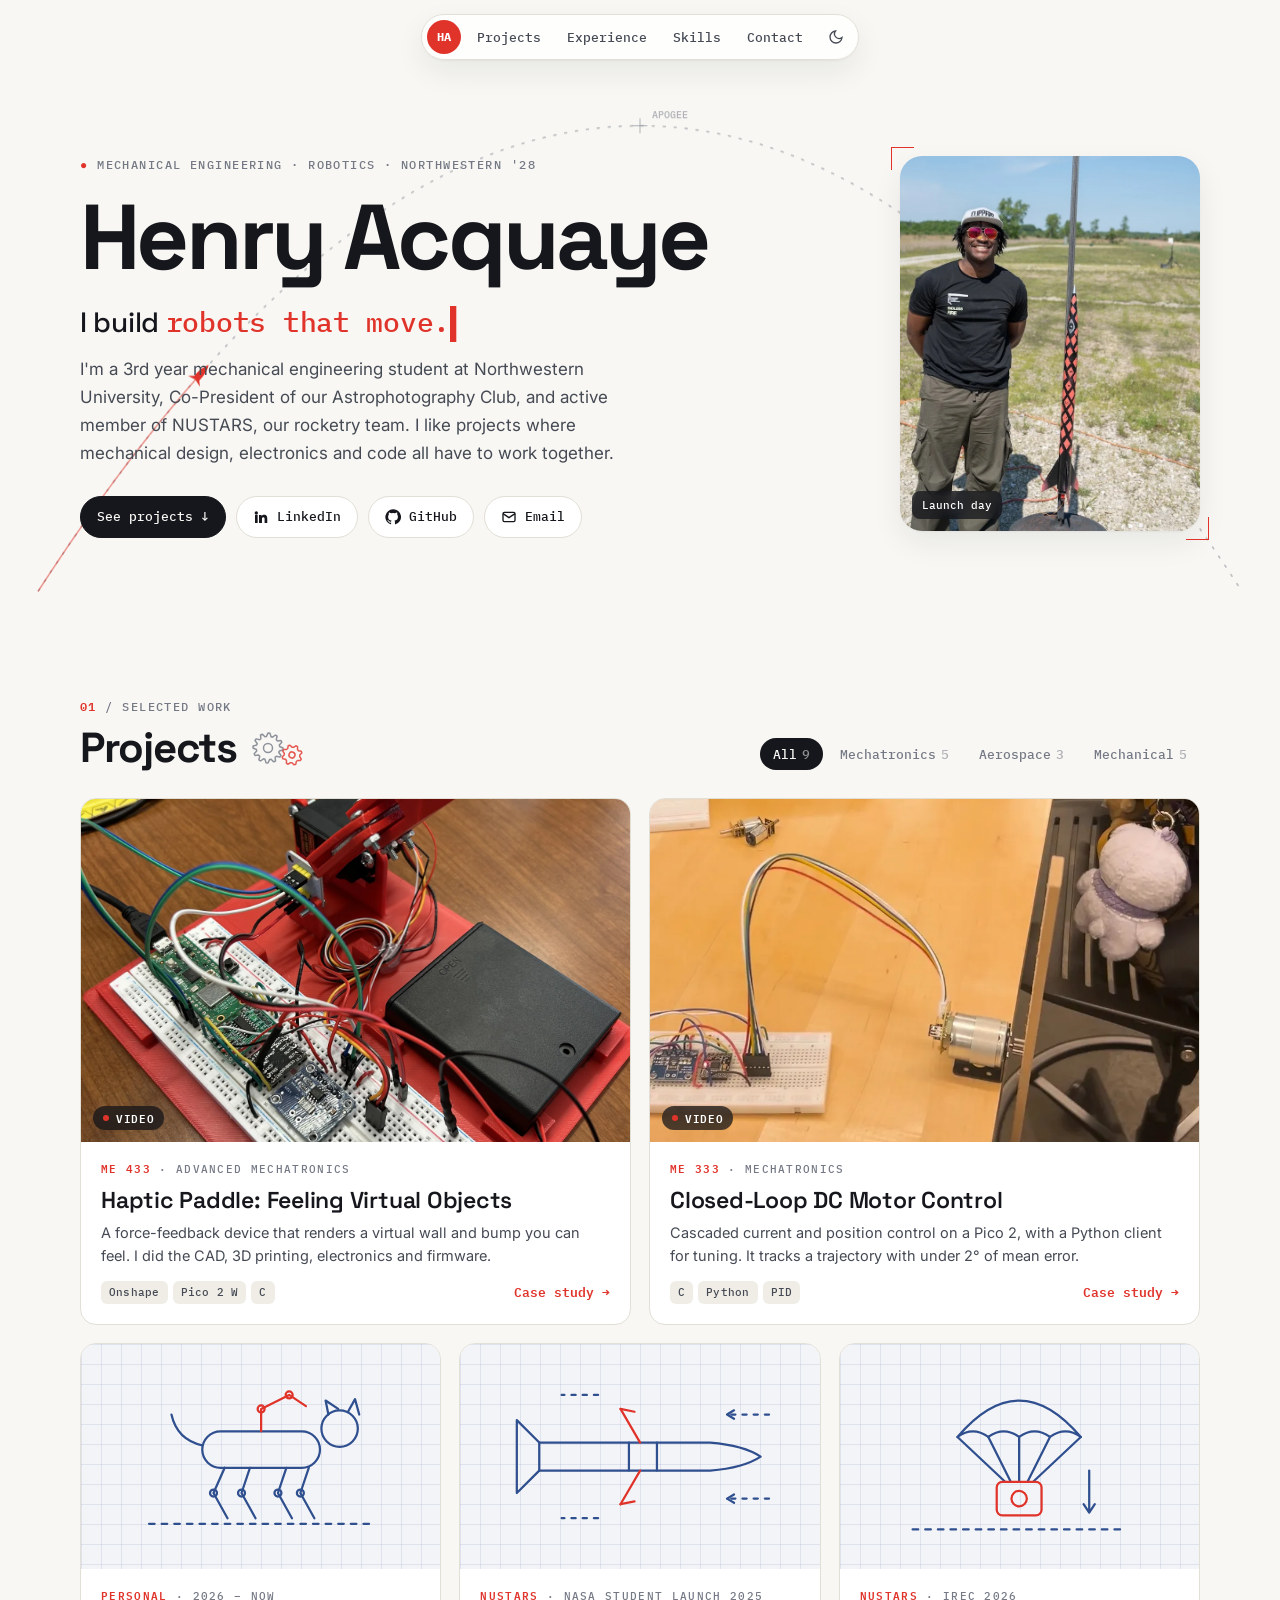
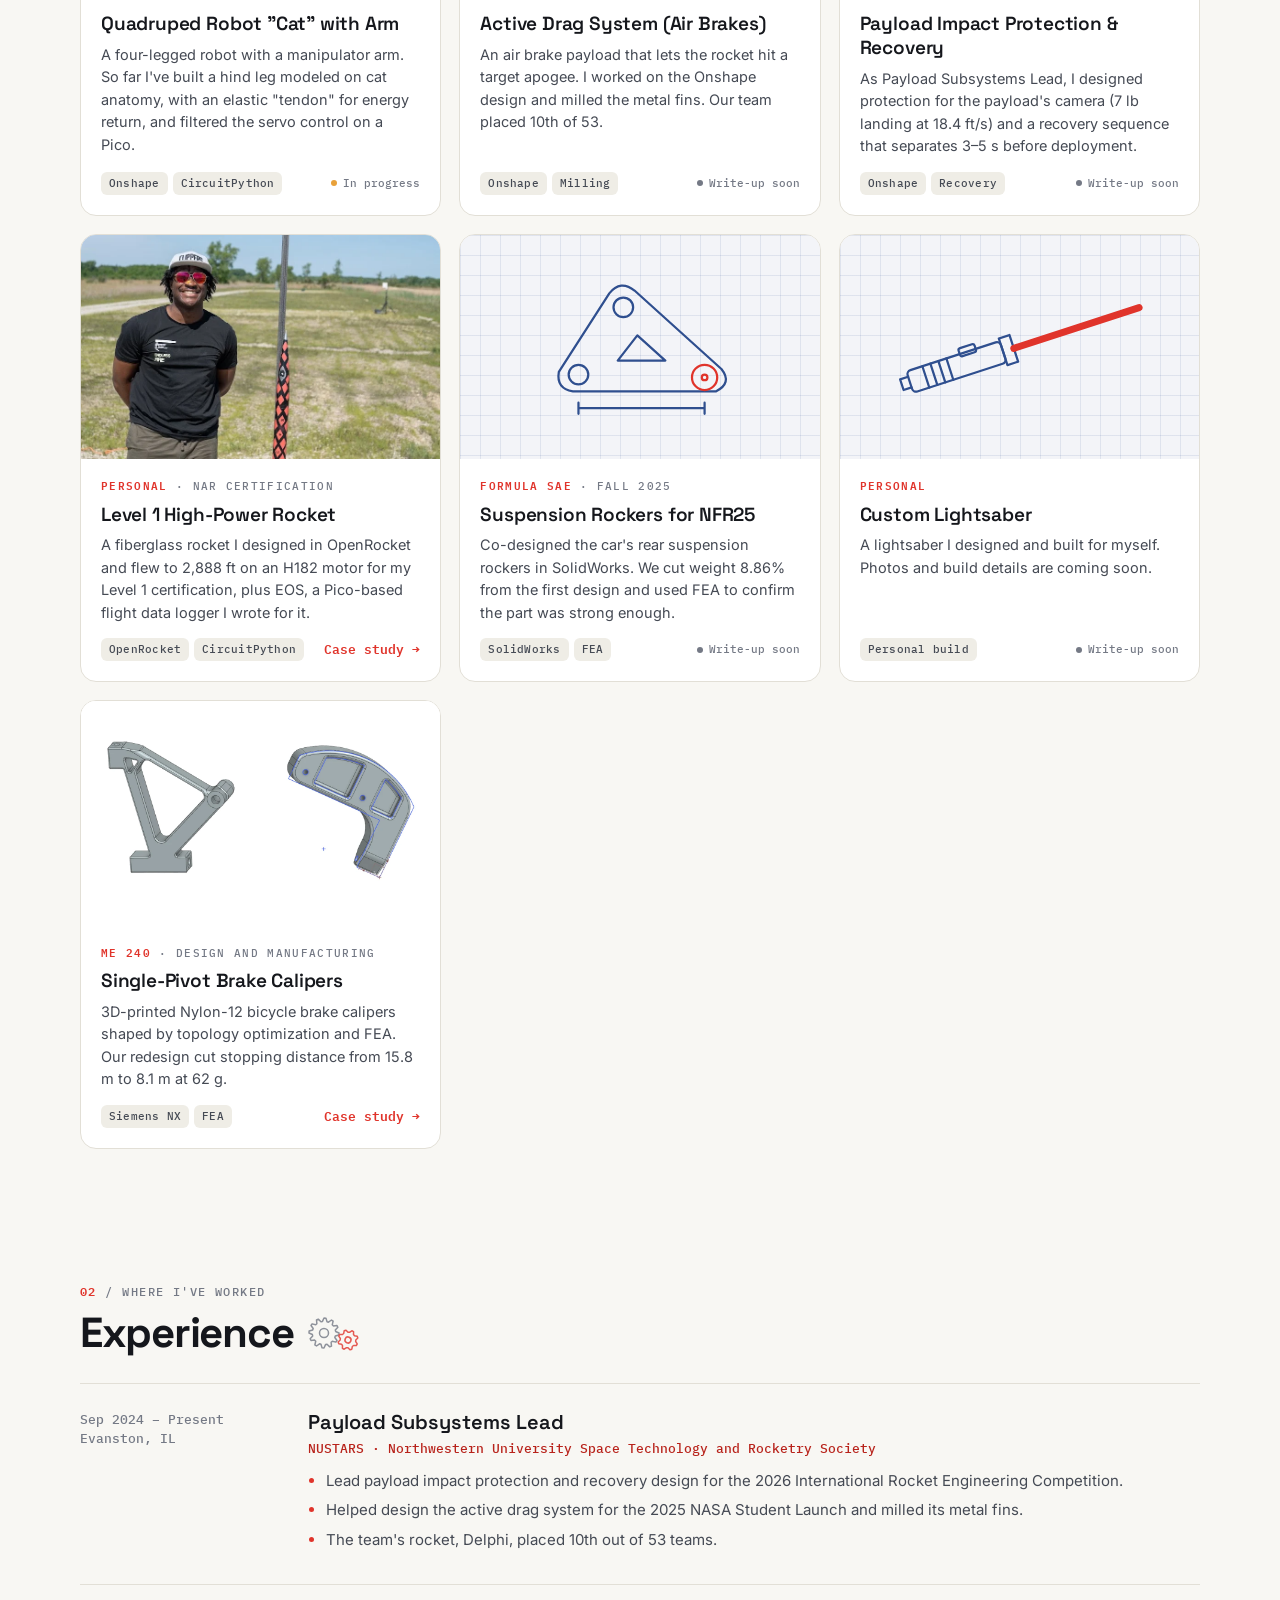
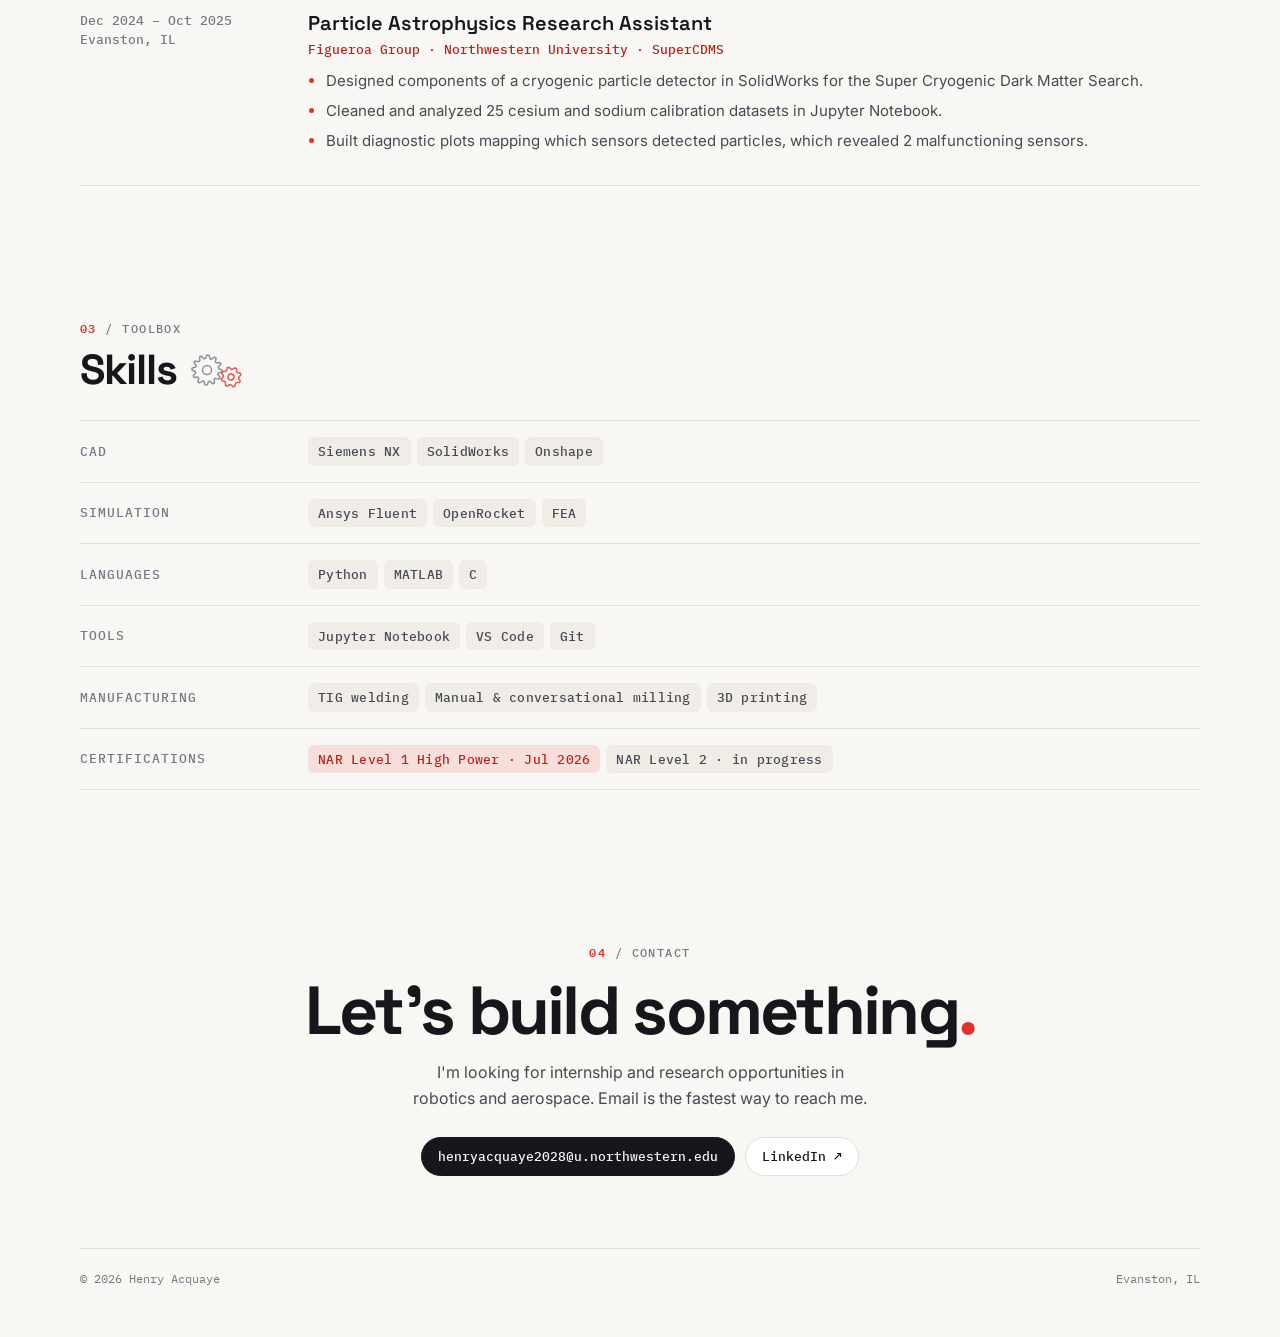
==== commit 707eedd6: "Add brake caliper and L1 rocket case studies - New ME 240 brake caliper page: design, problems, fixe" ====
--- a/index.html
+++ b/index.html
@@ -197,21 +197,20 @@
           </article>
 
           <!-- L1 certification rocket -->
-          <article class="card reveal" data-cat="aerospace">
+          <a class="card reveal" href="projects/l1-rocket.html" data-cat="aerospace mechatronics">
             <div class="card-media">
-              <img src="assets/projects/l1-rocket/cover.webp" alt="High-power rocket on the launch rail" loading="lazy">
+              <img src="assets/projects/l1-rocket/cover.webp" alt="Henry next to his high-power rocket on the launch rail" loading="lazy">
             </div>
             <div class="card-body">
               <span class="eyebrow"><b>Personal</b> · NAR certification</span>
               <h3>Level 1 High-Power Rocket</h3>
-              <!-- ✏️ EDIT: add motor, altitude, build details -->
-              <p>The rocket I flew to earn my Level 1 High Power Certification from the National Association of Rocketry in July 2026. Level 2 is in progress.</p>
-              <div class="card-foot">
-                <div class="card-tags"><span class="chip">OpenRocket</span><span class="chip">NAR L1</span></div>
-                <span class="status">Write-up soon</span>
-              </div>
-            </div>
-          </article>
+              <p>A fiberglass rocket I designed in OpenRocket and flew to 2,888 ft on an H182 motor for my Level 1 certification, plus EOS, a Pico-based flight data logger I wrote for it.</p>
+              <div class="card-foot">
+                <div class="card-tags"><span class="chip">OpenRocket</span><span class="chip">CircuitPython</span></div>
+                <span class="read">Case study →</span>
+              </div>
+            </div>
+          </a>
 
           <!-- Formula SAE rockers -->
           <article class="card reveal" data-cat="mechanical">
@@ -258,28 +257,21 @@
             </div>
           </article>
 
-          <!-- Caliper -->
-          <article class="card reveal" data-cat="mechanical">
-            <div class="card-media art">
-              <svg viewBox="0 0 200 120" fill="none" stroke="currentColor" stroke-width="1.6" stroke-linecap="round" stroke-linejoin="round">
-                <path d="M50 30h70q30 0 30 30t-30 30H50q-12 0-12-12V42q0-12 12-12z"/>
-                <circle cx="120" cy="60" r="14"/><circle class="hl" cx="120" cy="60" r="3"/>
-                <circle cx="58" cy="46" r="5"/><circle cx="58" cy="74" r="5"/>
-                <path d="M38 104h112M38 99v10M150 99v10"/><path d="M168 30v60M163 30h10M163 90h10"/>
-                <path d="M120 38v-18M120 100V82M98 60H80M160 60h-18" stroke-dasharray="3 4"/>
-              </svg>
-            </div>
-            <div class="card-body">
-              <span class="eyebrow"><b>Design project</b></span>
-              <h3>Caliper</h3>
-              <!-- ✏️ EDIT: what it was for, tools used, results -->
-              <p>Details, CAD and photos for this project are coming soon.</p>
-              <div class="card-foot">
-                <div class="card-tags"><span class="chip">CAD</span></div>
-                <span class="status">Write-up soon</span>
-              </div>
-            </div>
-          </article>
+          <!-- Brake calipers -->
+          <a class="card reveal" href="projects/brake-caliper.html" data-cat="mechanical">
+            <div class="card-media">
+              <img src="assets/projects/brake-caliper/cover.webp" alt="CAD renders of two topology-optimized brake calipers" loading="lazy" style="object-fit:contain;background:#fff">
+            </div>
+            <div class="card-body">
+              <span class="eyebrow"><b>ME 240</b> · Design and Manufacturing</span>
+              <h3>Single-Pivot Brake Calipers</h3>
+              <p>3D-printed Nylon-12 bicycle brake calipers shaped by topology optimization and FEA. Our redesign cut stopping distance from 15.8 m to 8.1 m at 62 g.</p>
+              <div class="card-foot">
+                <div class="card-tags"><span class="chip">Siemens NX</span><span class="chip">FEA</span></div>
+                <span class="read">Case study →</span>
+              </div>
+            </div>
+          </a>
         </div>
       </div>
     </section>
--- a/css/style.css
+++ b/css/style.css
@@ -440,3 +440,14 @@
 .lightbox .close { top: 18px; right: 18px; }
 .lightbox .prev { left: 18px; top: 50%; margin-top: -23px; }
 .lightbox .nxt { right: 18px; top: 50%; margin-top: -23px; }
+
+/* before/after result bars */
+.results { display: grid; gap: 18px; margin: 22px 0; }
+.result { background: var(--card); border: 1px solid var(--line); border-radius: 14px; padding: 16px 18px; }
+.result-head { display: flex; justify-content: space-between; gap: 12px; flex-wrap: wrap; margin-bottom: 10px; }
+.result-head b { font: 600 15px/1.3 var(--font-display); color: var(--ink); }
+.result-head span { font: 12px/1.4 var(--font-mono); color: var(--muted); }
+.bar { position: relative; height: 30px; background: var(--bg-2); border-radius: 8px; overflow: hidden; margin-top: 6px; }
+.bar i { position: absolute; inset: 0 auto 0 0; background: var(--accent); border-radius: 8px; transition: width .5s cubic-bezier(.2,.8,.2,1), background .3s; }
+.bar i.old { background: color-mix(in srgb, var(--muted) 55%, transparent); }
+.bar em { position: relative; z-index: 1; font: 600 12px/30px var(--font-mono); font-style: normal; padding-left: 10px; color: var(--ink); white-space: nowrap; }
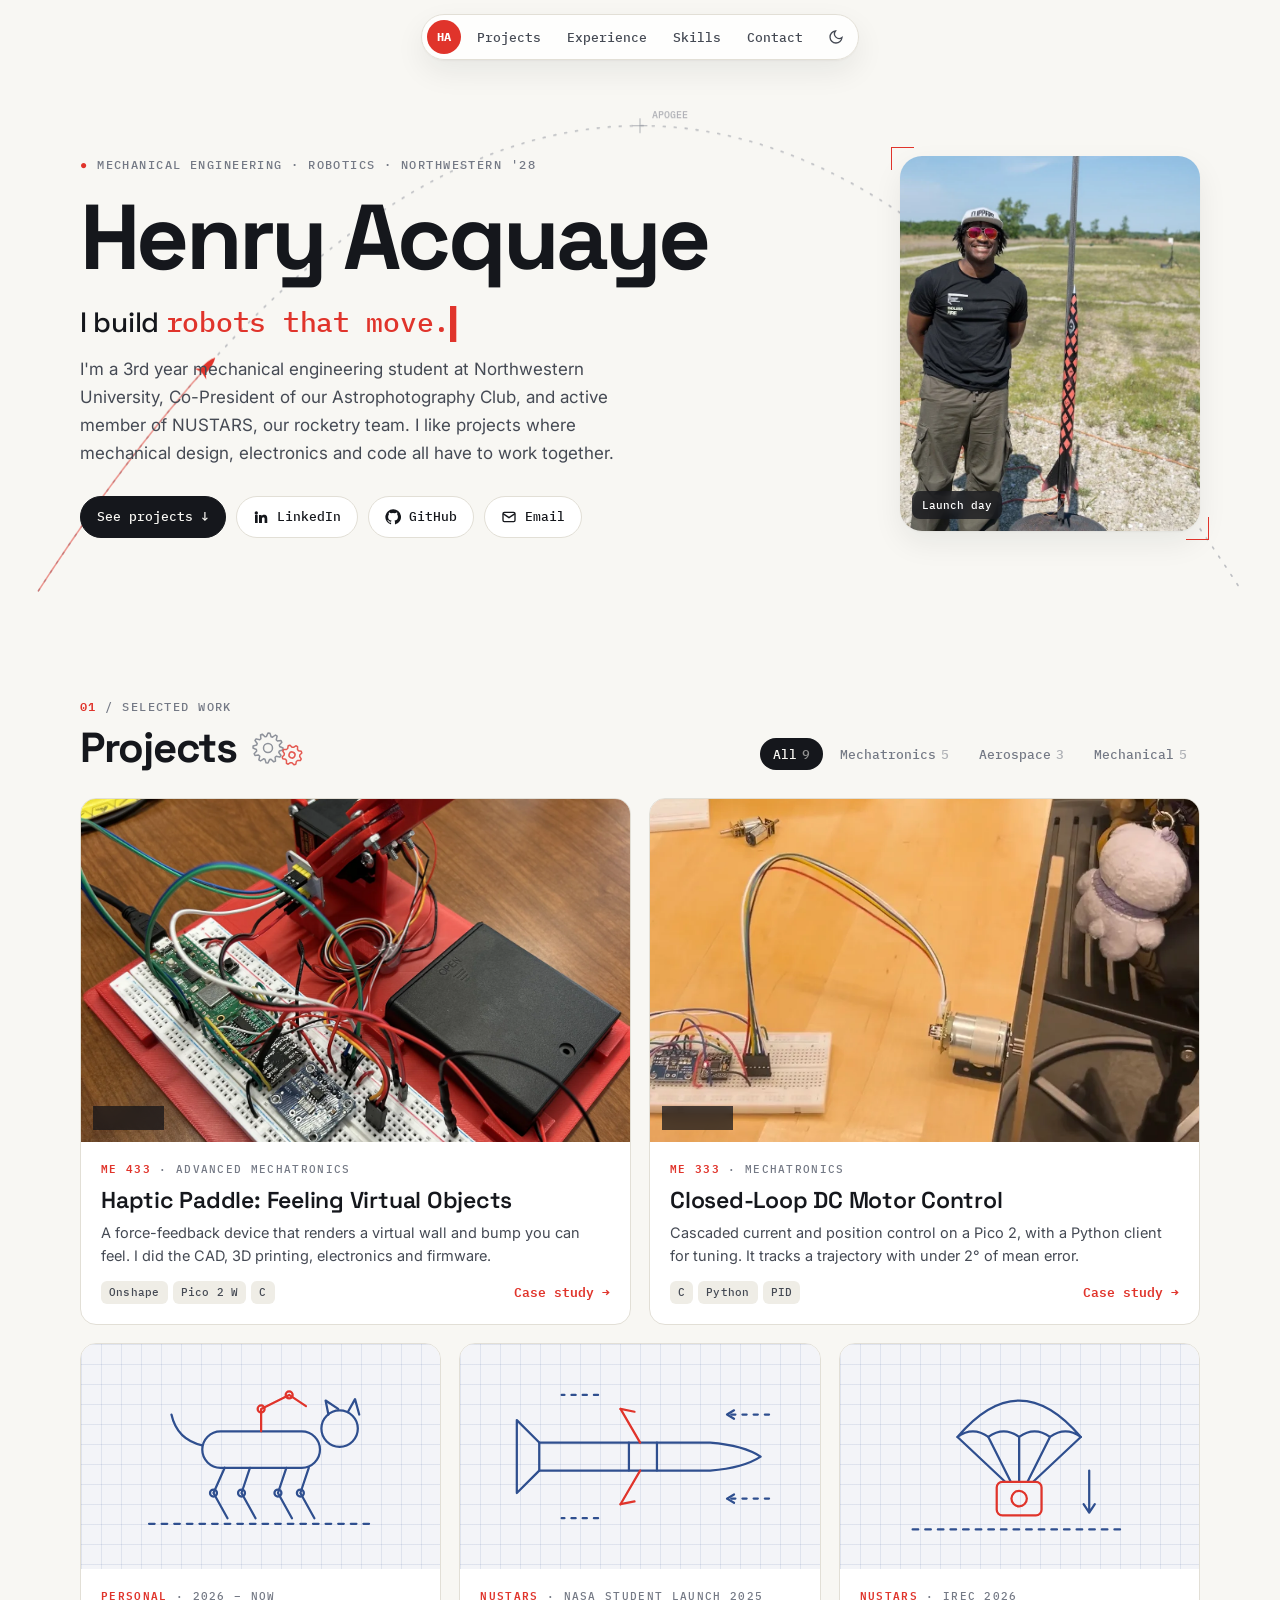
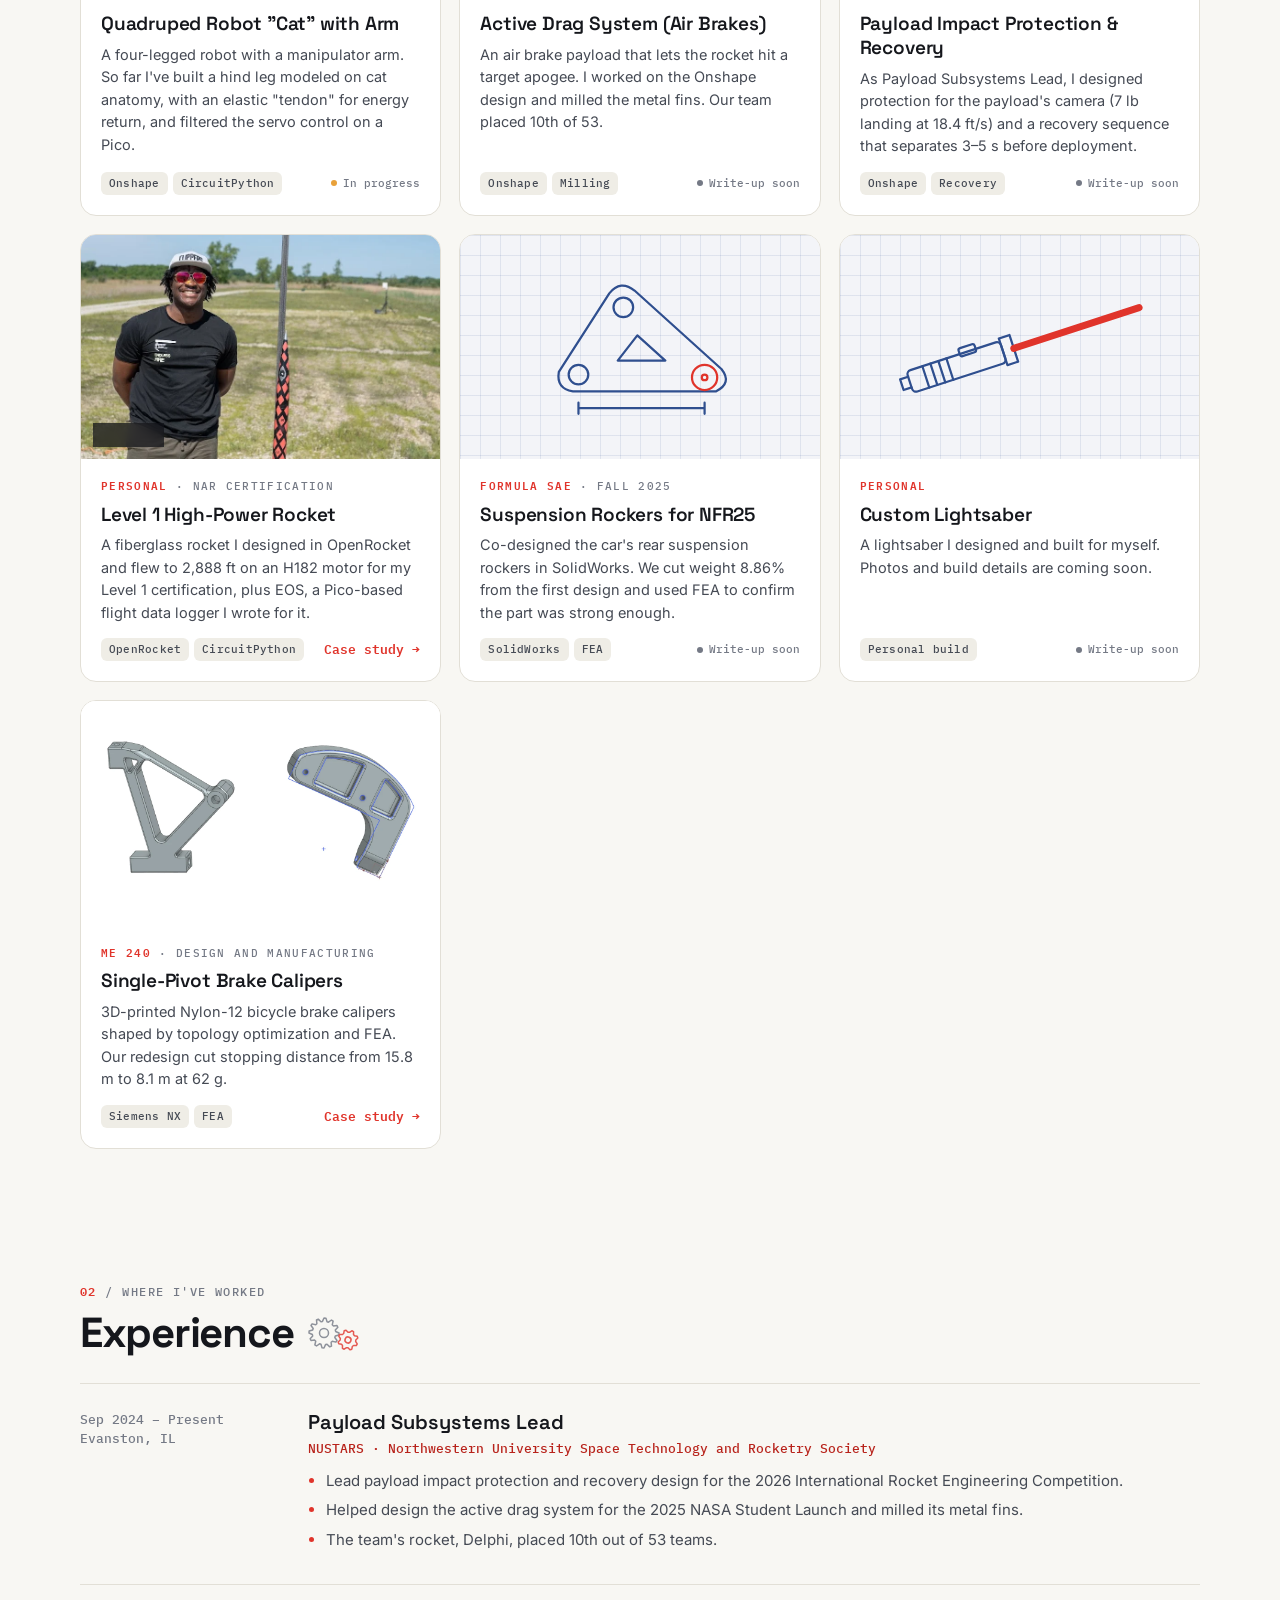
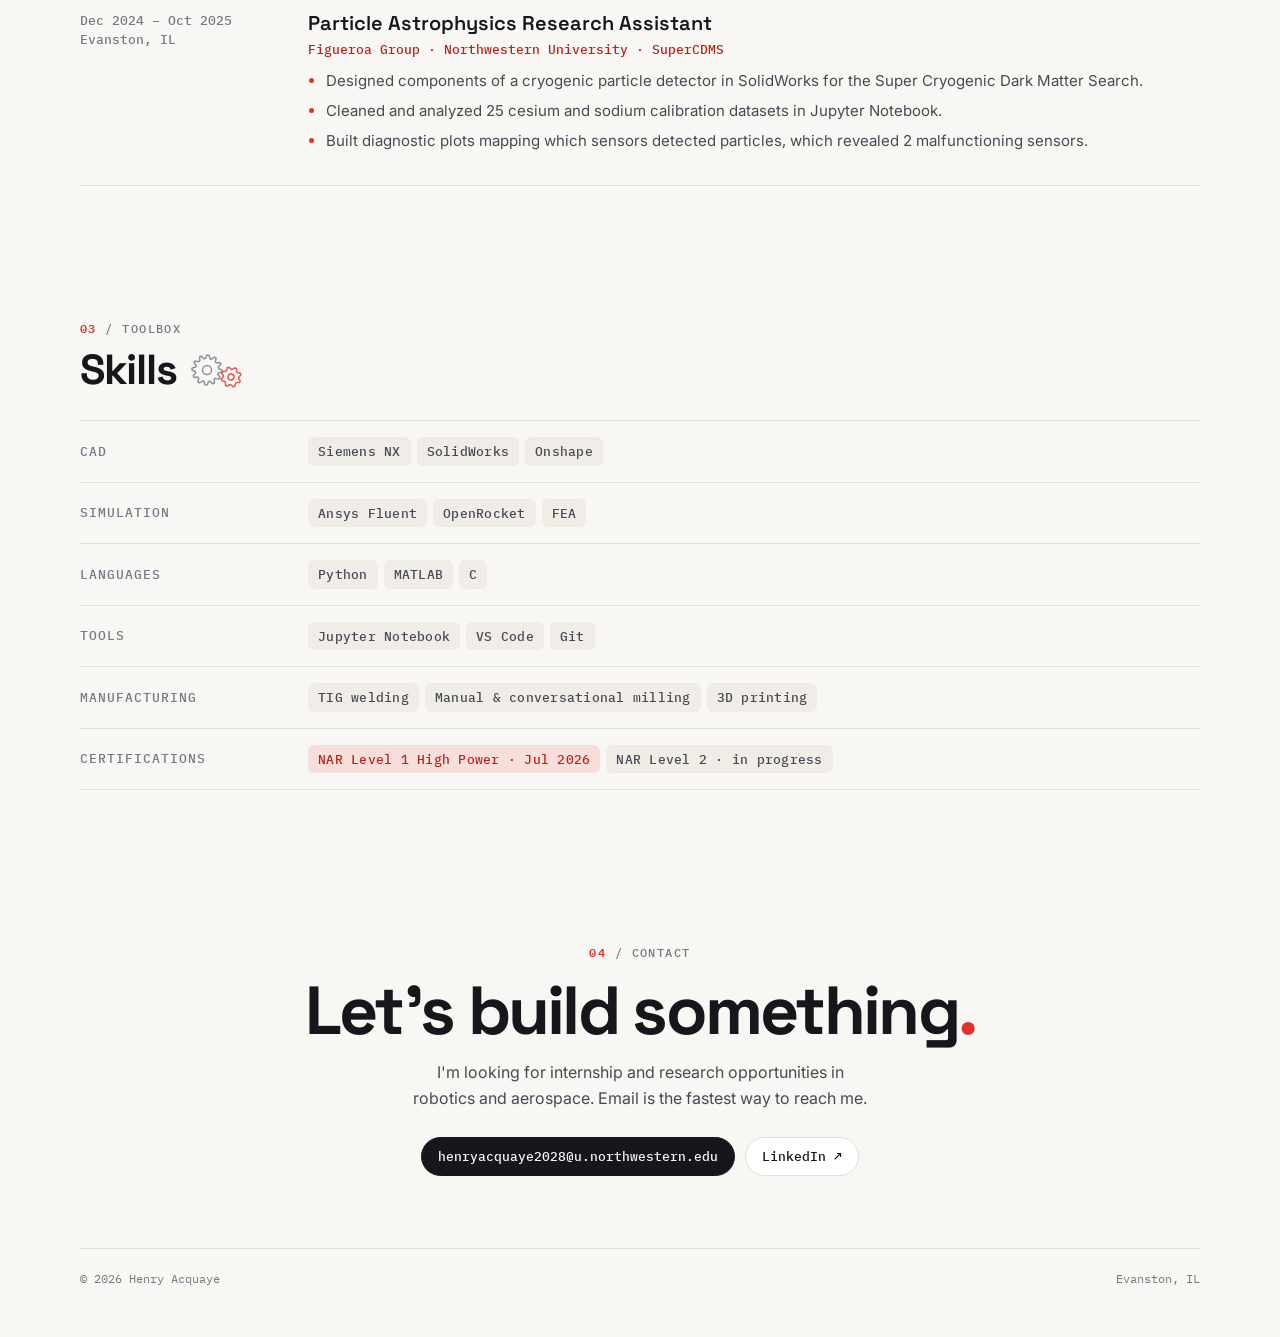
==== commit 47f1012c: "Portfolio Update L1 cert and Caliper Project" ====
--- a/index.html
+++ b/index.html
@@ -200,6 +200,8 @@
           <a class="card reveal" href="projects/l1-rocket.html" data-cat="aerospace mechatronics">
             <div class="card-media">
               <img src="assets/projects/l1-rocket/cover.webp" alt="Henry next to his high-power rocket on the launch rail" loading="lazy">
+              <video src="assets/projects/l1-rocket/preview.mp4" muted loop playsinline preload="none"></video>
+              <span class="badge-video">VIDEO</span>
             </div>
             <div class="card-body">
               <span class="eyebrow"><b>Personal</b> · NAR certification</span>
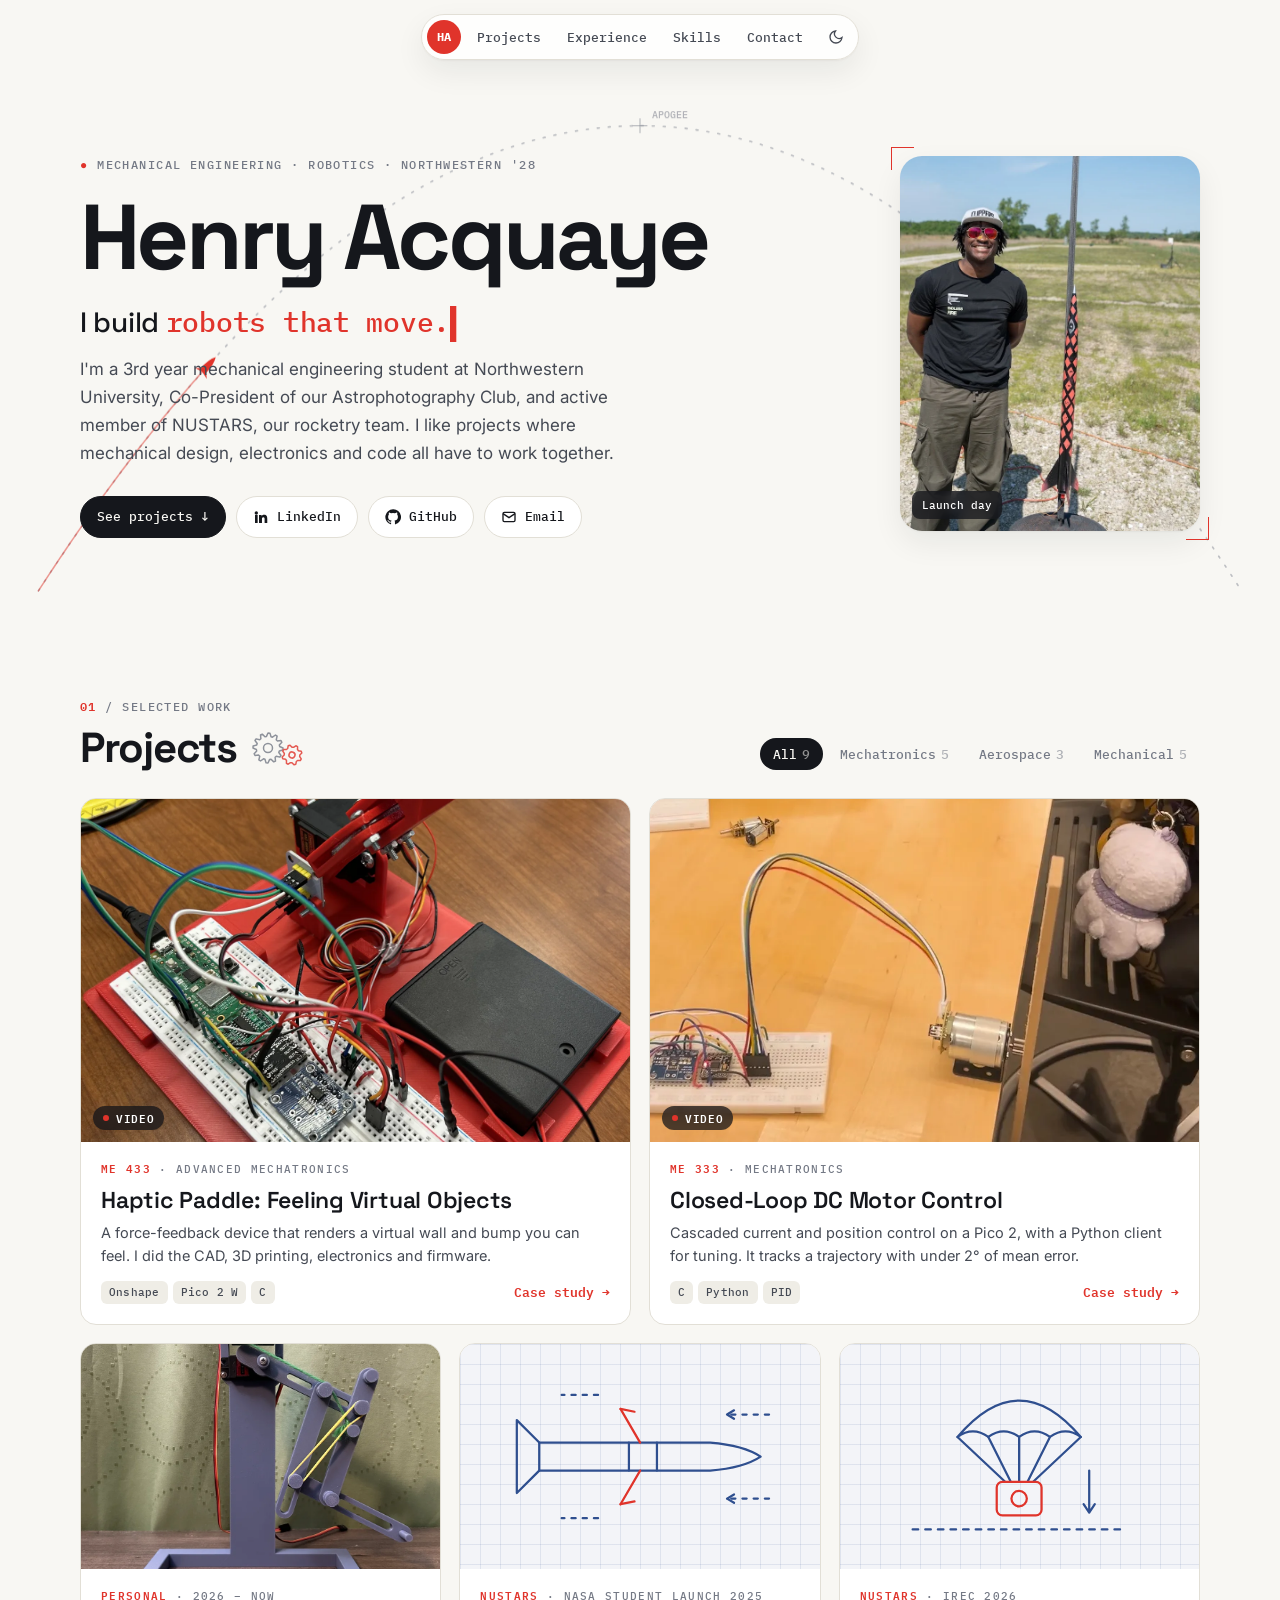
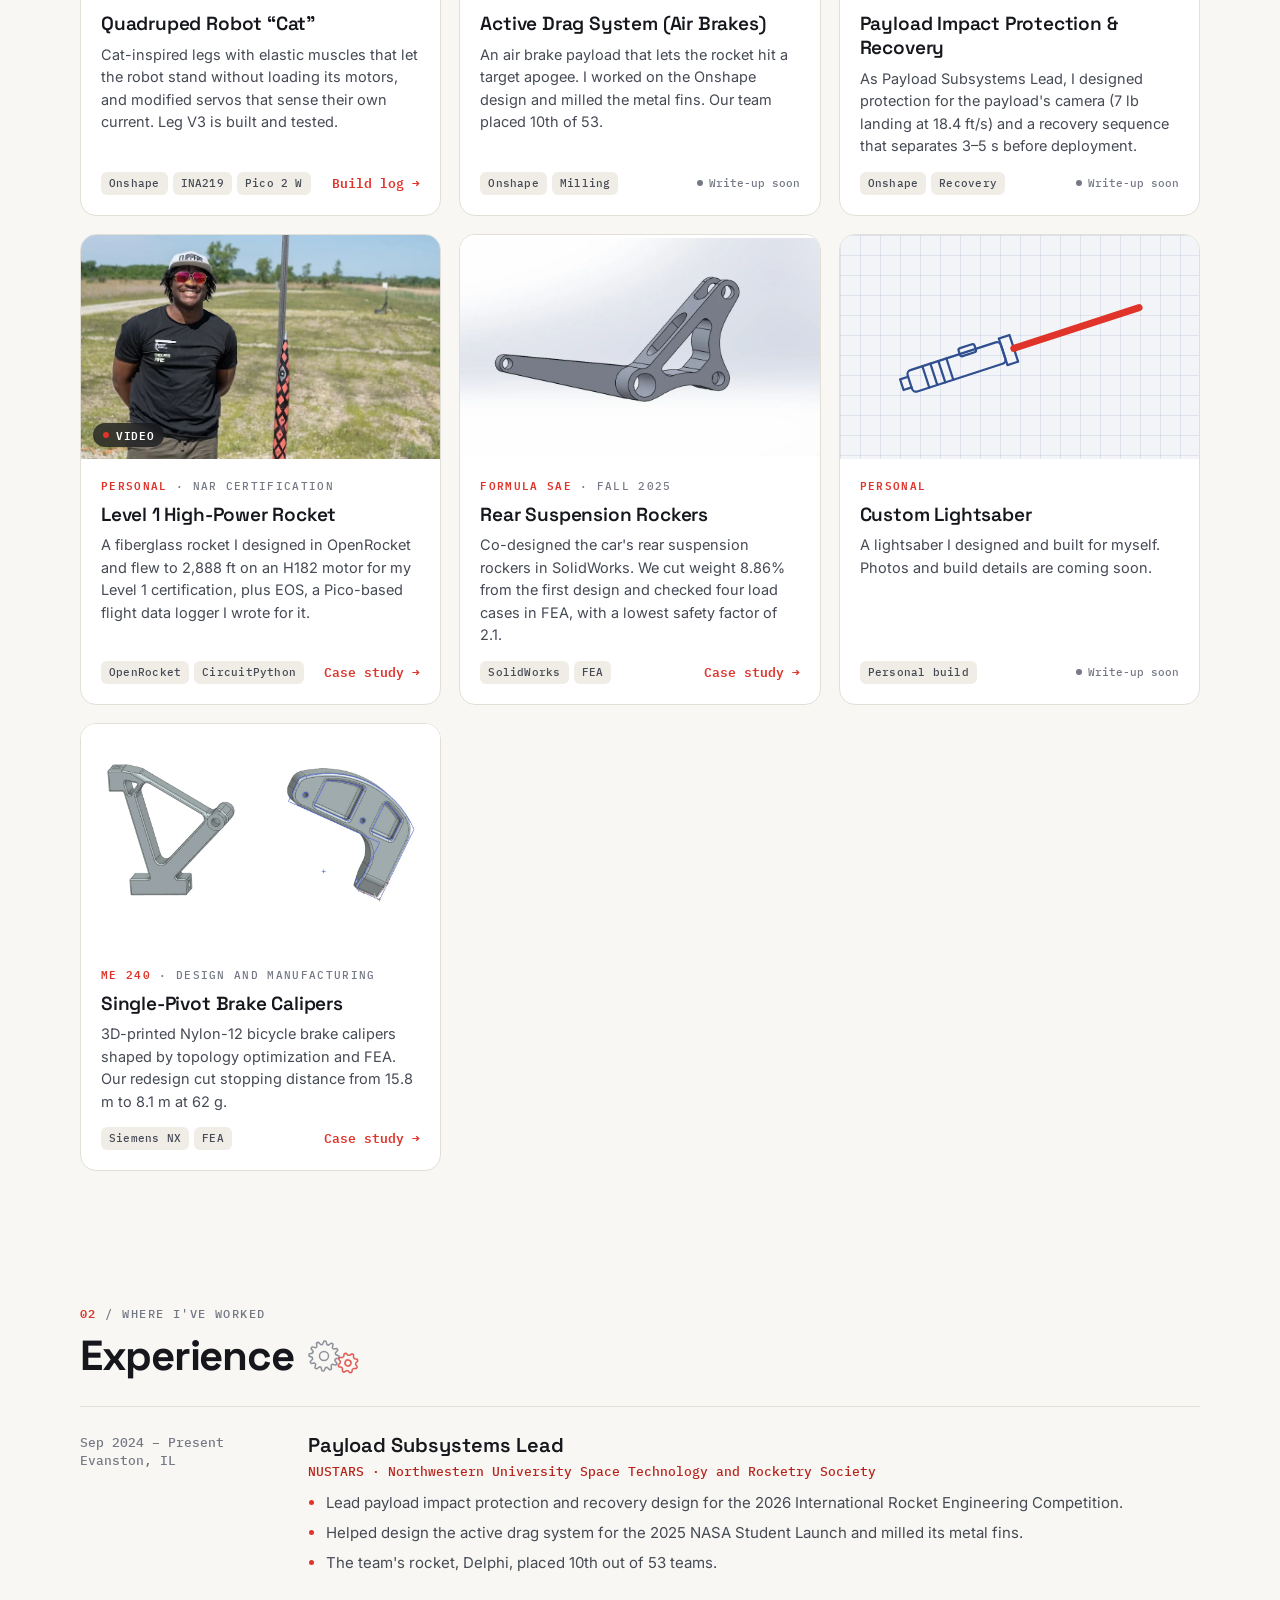
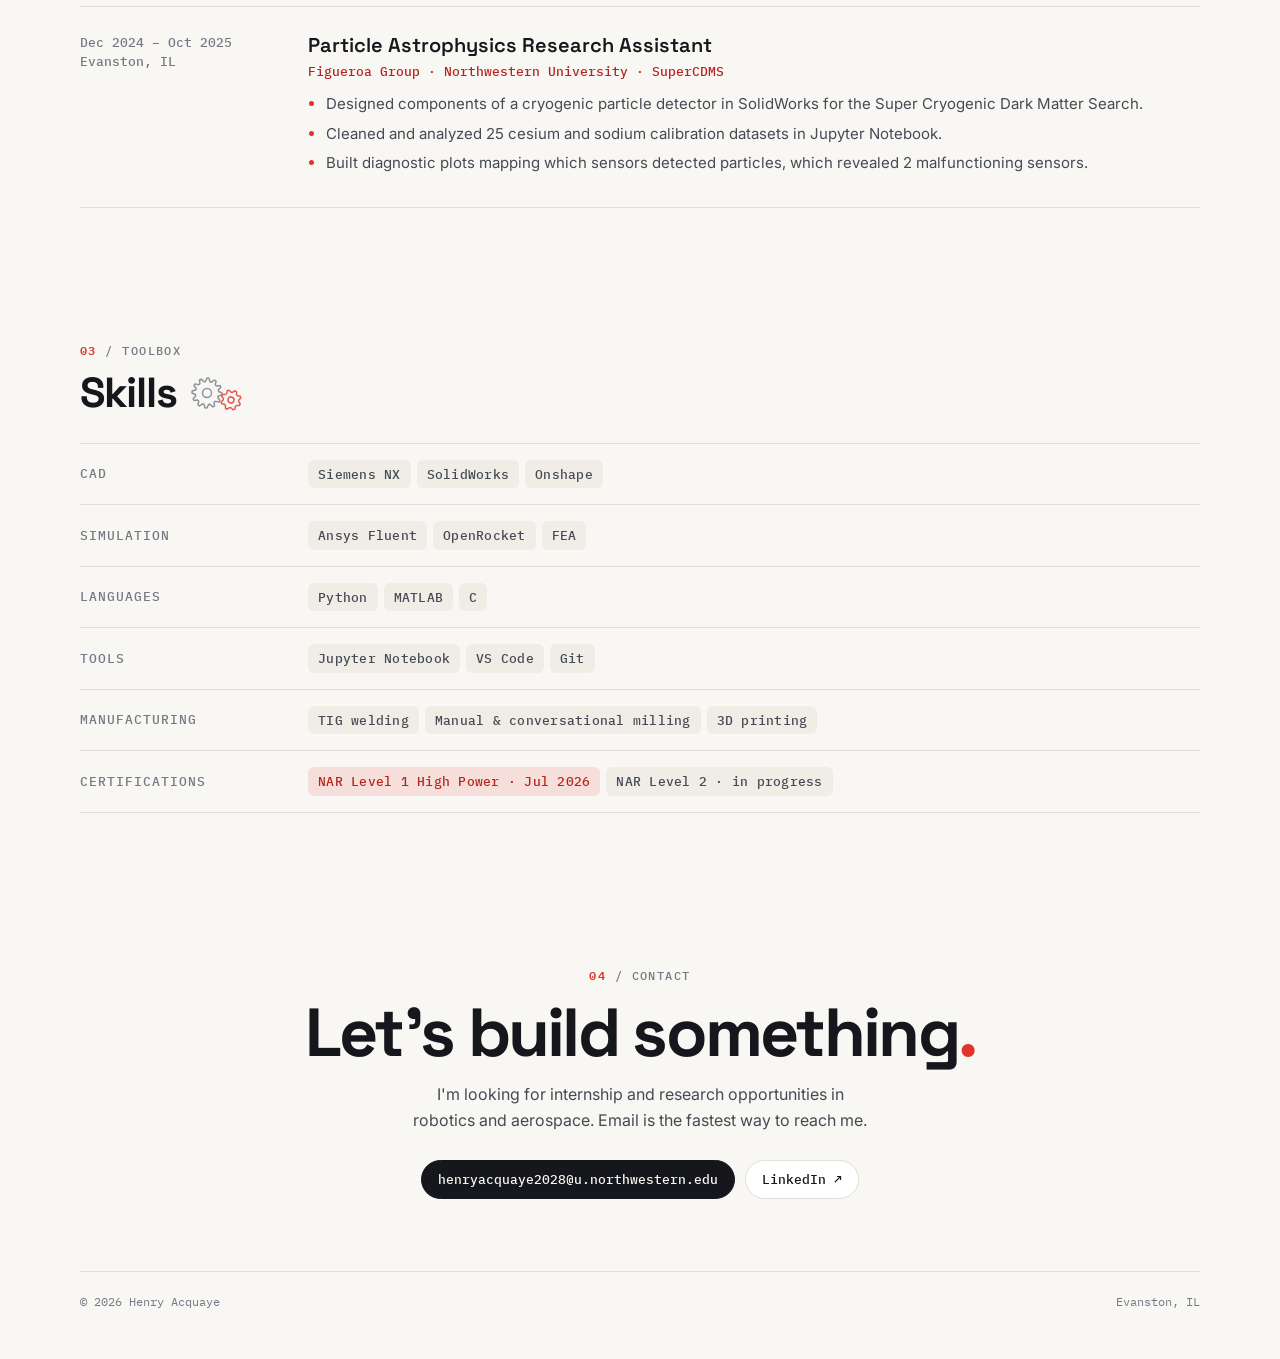
==== commit 15671c1c: "Add quadruped robot and FSAE rocker project pages - Quadruped "Cat" build log: leg V1-V3, elastic en" ====
--- a/index.html
+++ b/index.html
@@ -128,28 +128,20 @@
           </a>
 
           <!-- Quadruped robot -->
-          <article class="card reveal" data-cat="mechatronics mechanical">
-            <div class="card-media art">
-              <svg viewBox="0 0 200 120" fill="none" stroke="currentColor" stroke-width="1.6" stroke-linecap="round" stroke-linejoin="round">
-                <rect x="58" y="42" width="84" height="26" rx="13"/>
-                <circle cx="156" cy="40" r="13"/><path d="M148 30l-2-10 9 6M162 28l5-9 3 11"/>
-                <path d="M58 52q-18-4-22-22"/>
-                <path d="M74 68 66 86 76 104M92 68 86 86 96 104M118 68l-6 18 10 18M134 68l-6 18 10 18"/>
-                <circle cx="66" cy="86" r="2.500"/><circle cx="86" cy="86" r="2.500"/><circle cx="112" cy="86" r="2.500"/><circle cx="128" cy="86" r="2.500"/>
-                <path class="hl" d="M100 42V26l20-10 12 8"/><circle class="hl" cx="100" cy="26" r="2.500"/><circle class="hl" cx="120" cy="16" r="2.500"/>
-                <path d="M20 108H180" stroke-dasharray="4 5"/>
-              </svg>
+          <a class="card reveal" href="projects/quadruped.html" data-cat="mechatronics mechanical">
+            <div class="card-media">
+              <img src="assets/projects/quadruped/cover.webp" alt="3D-printed robotic leg with servos, a yarn tendon and rubber-band muscles" loading="lazy">
             </div>
             <div class="card-body">
               <span class="eyebrow"><b>Personal</b> · 2026 – now</span>
-              <h3>Quadruped Robot "Cat" with Arm</h3>
-              <p>A four-legged robot with a manipulator arm. So far I've built a hind leg modeled on cat anatomy, with an elastic "tendon" for energy return, and filtered the servo control on a Pico.</p>
-              <div class="card-foot">
-                <div class="card-tags"><span class="chip">Onshape</span><span class="chip">CircuitPython</span></div>
-                <span class="status wip">In progress</span>
-              </div>
-            </div>
-          </article>
+              <h3>Quadruped Robot “Cat”</h3>
+              <p>Cat-inspired legs with elastic muscles that let the robot stand without loading its motors, and modified servos that sense their own current. Leg V3 is built and tested.</p>
+              <div class="card-foot">
+                <div class="card-tags"><span class="chip">Onshape</span><span class="chip">INA219</span><span class="chip">Pico 2 W</span></div>
+                <span class="read">Build log →</span>
+              </div>
+            </div>
+          </a>
 
           <!-- NUSTARS: active drag system -->
           <article class="card reveal" data-cat="aerospace mechanical">
@@ -215,25 +207,20 @@
           </a>
 
           <!-- Formula SAE rockers -->
-          <article class="card reveal" data-cat="mechanical">
-            <div class="card-media art">
-              <svg viewBox="0 0 200 120" fill="none" stroke="currentColor" stroke-width="1.6" stroke-linecap="round" stroke-linejoin="round">
-                <path d="M52 92q-12-2-10-14L78 22q8-10 18-2l62 56q8 10-4 16z"/>
-                <circle cx="56" cy="80" r="7"/><circle cx="88" cy="32" r="7"/><circle class="hl" cx="146" cy="82" r="9"/><circle class="hl" cx="146" cy="82" r="2"/>
-                <path d="M84 70l14-18 20 18z"/>
-                <path d="M56 104h90M56 100v8M146 100v8" stroke-dasharray="0"/>
-              </svg>
+          <a class="card reveal" href="projects/fsae-rockers.html" data-cat="mechanical">
+            <div class="card-media">
+              <img src="assets/projects/fsae-rockers/cover.webp" alt="SolidWorks render of a rear suspension rocker" loading="lazy" style="object-fit:contain;background:#fff">
             </div>
             <div class="card-body">
               <span class="eyebrow"><b>Formula SAE</b> · Fall 2025</span>
-              <h3>Suspension Rockers for NFR25</h3>
-              <p>Co-designed the car's rear suspension rockers in SolidWorks. We cut weight 8.86% from the first design and used FEA to confirm the part was strong enough.</p>
+              <h3>Rear Suspension Rockers</h3>
+              <p>Co-designed the car's rear suspension rockers in SolidWorks. We cut weight 8.86% from the first design and checked four load cases in FEA, with a lowest safety factor of 2.1.</p>
               <div class="card-foot">
                 <div class="card-tags"><span class="chip">SolidWorks</span><span class="chip">FEA</span></div>
-                <span class="status">Write-up soon</span>
-              </div>
-            </div>
-          </article>
+                <span class="read">Case study →</span>
+              </div>
+            </div>
+          </a>
 
           <!-- Lightsaber -->
           <article class="card reveal" data-cat="mechatronics mechanical">
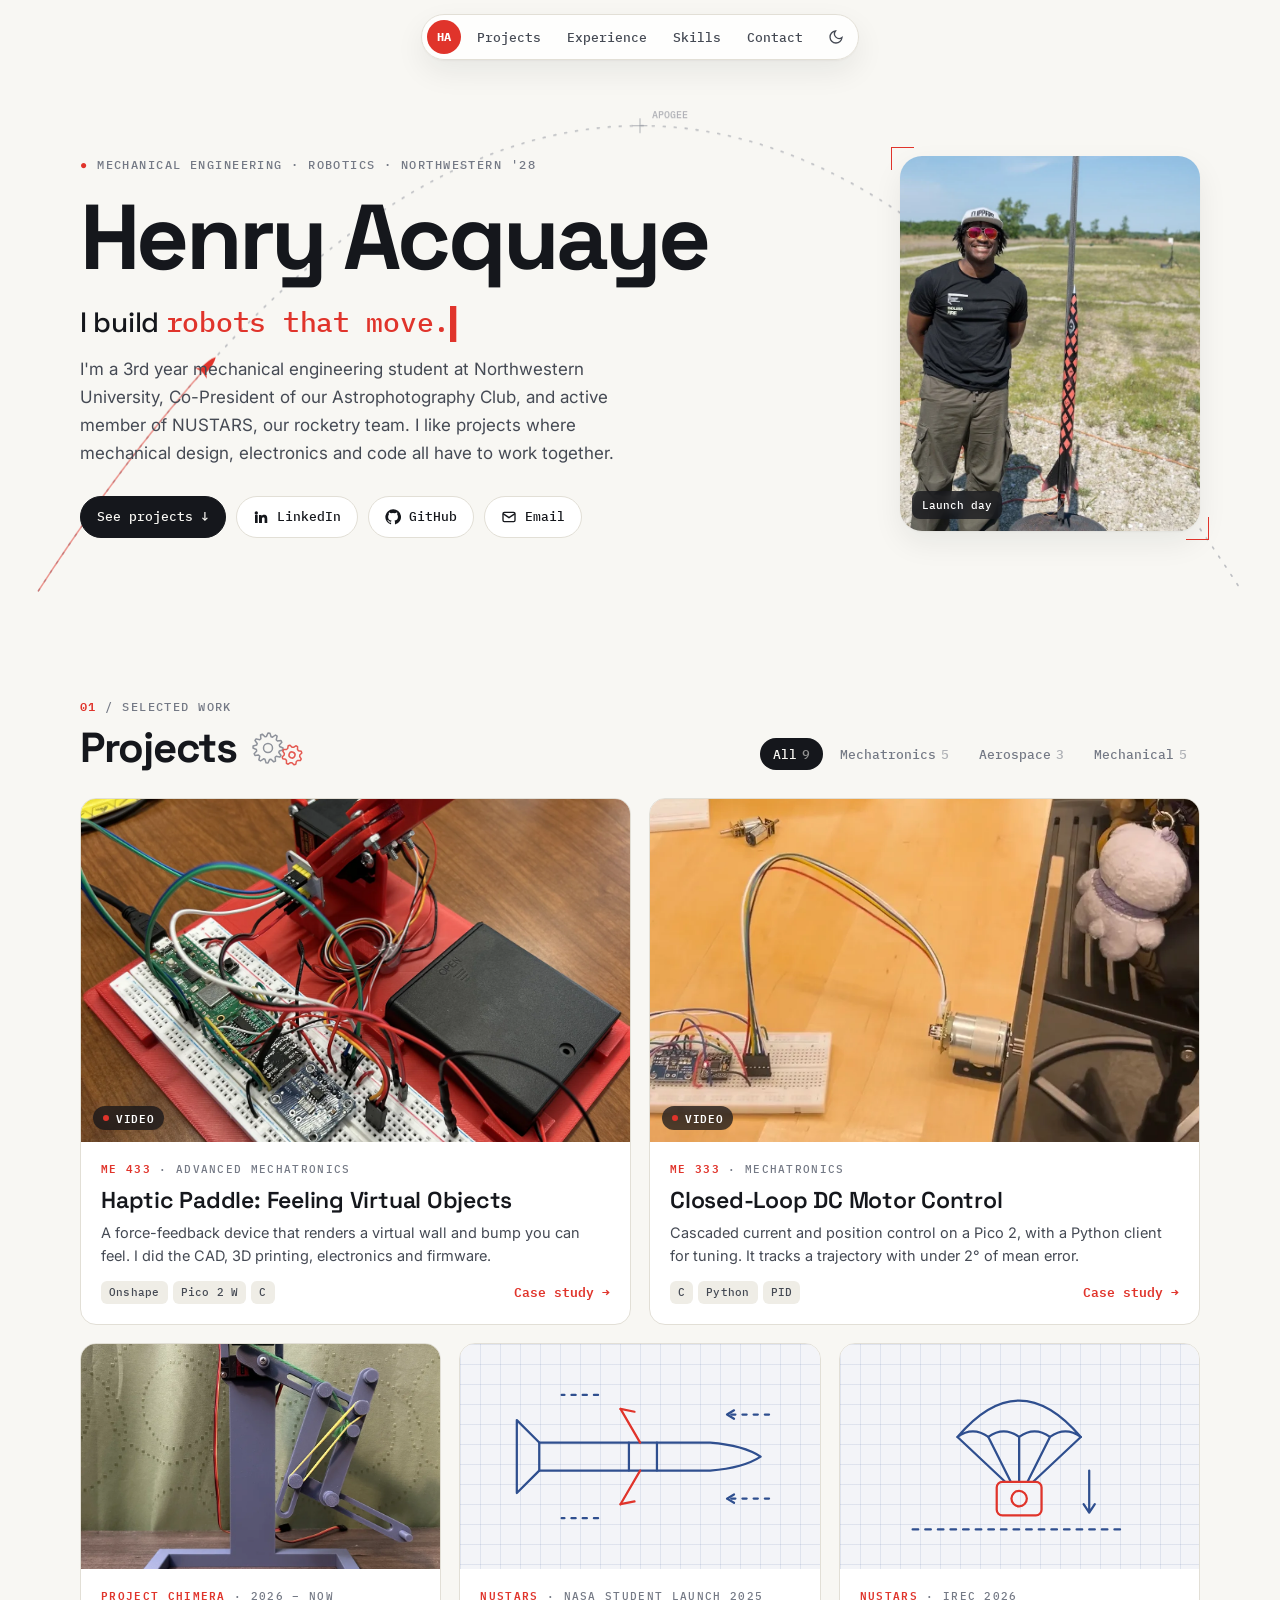
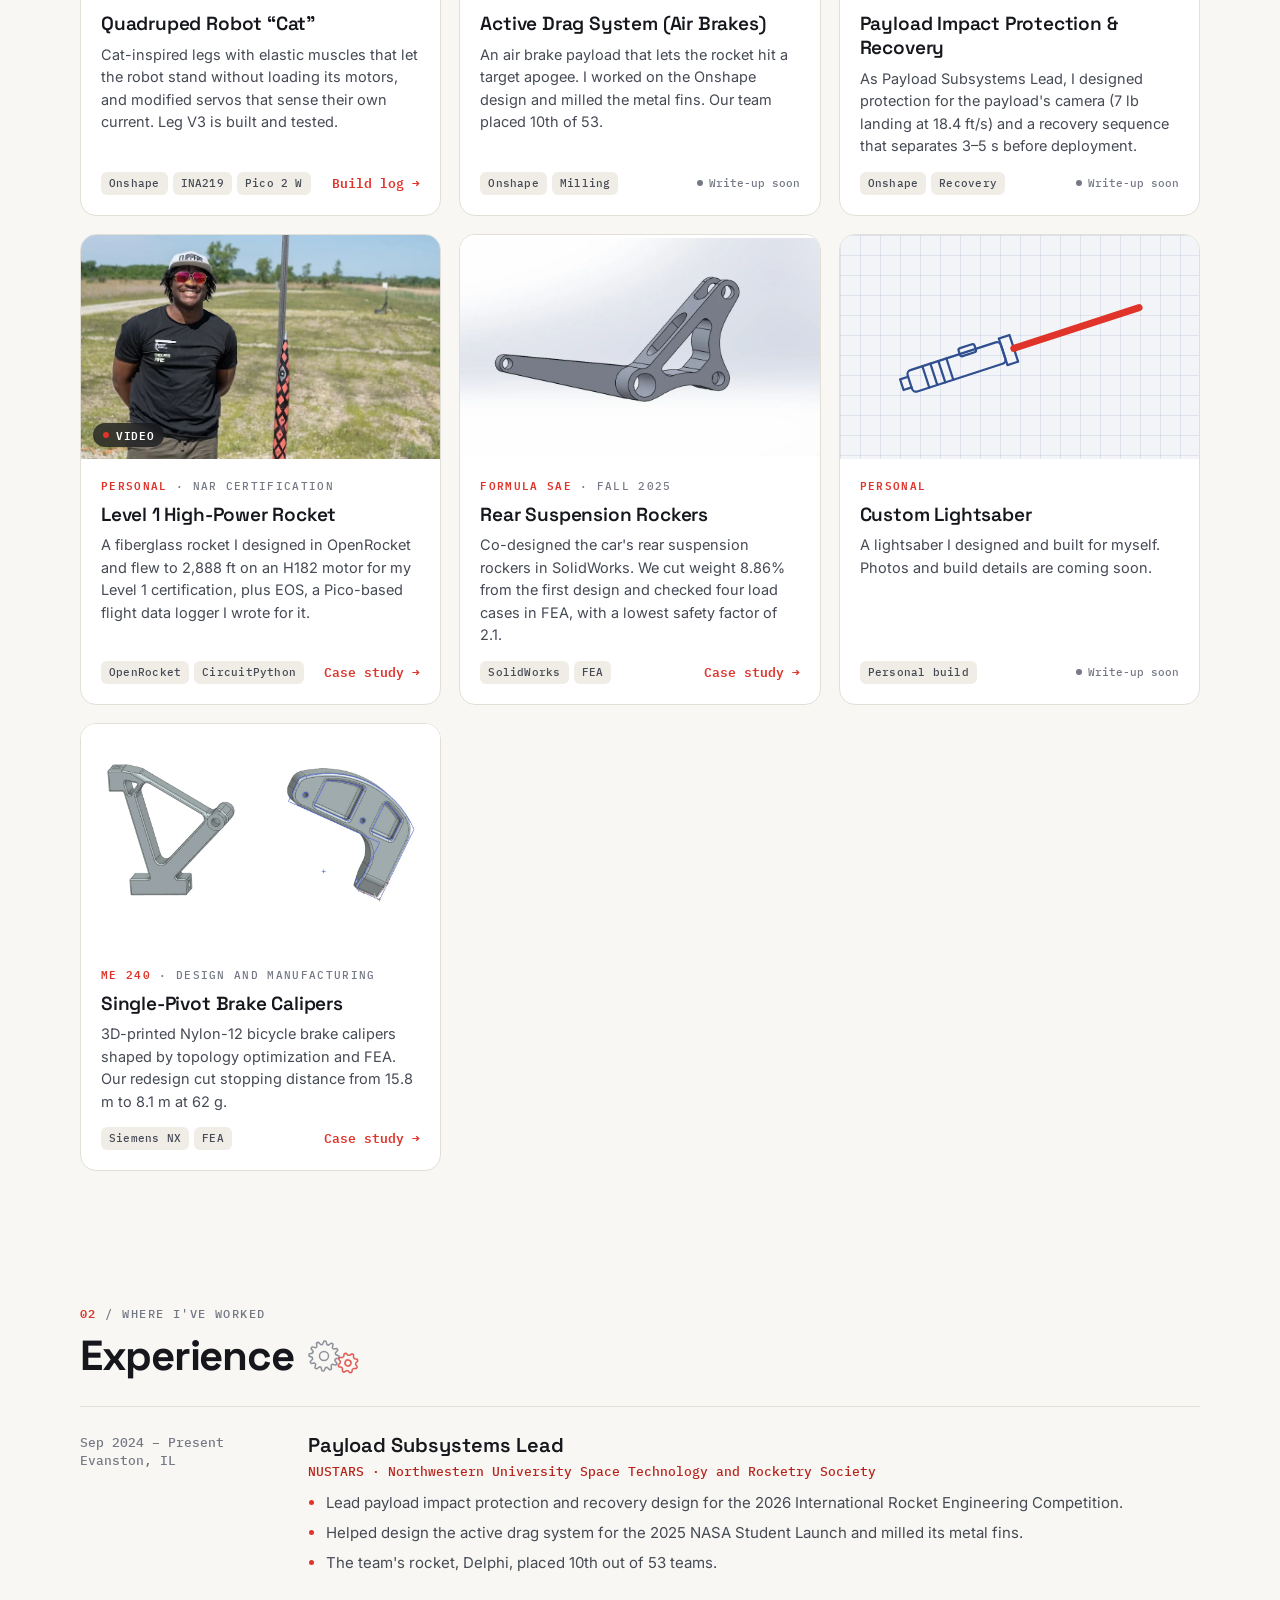
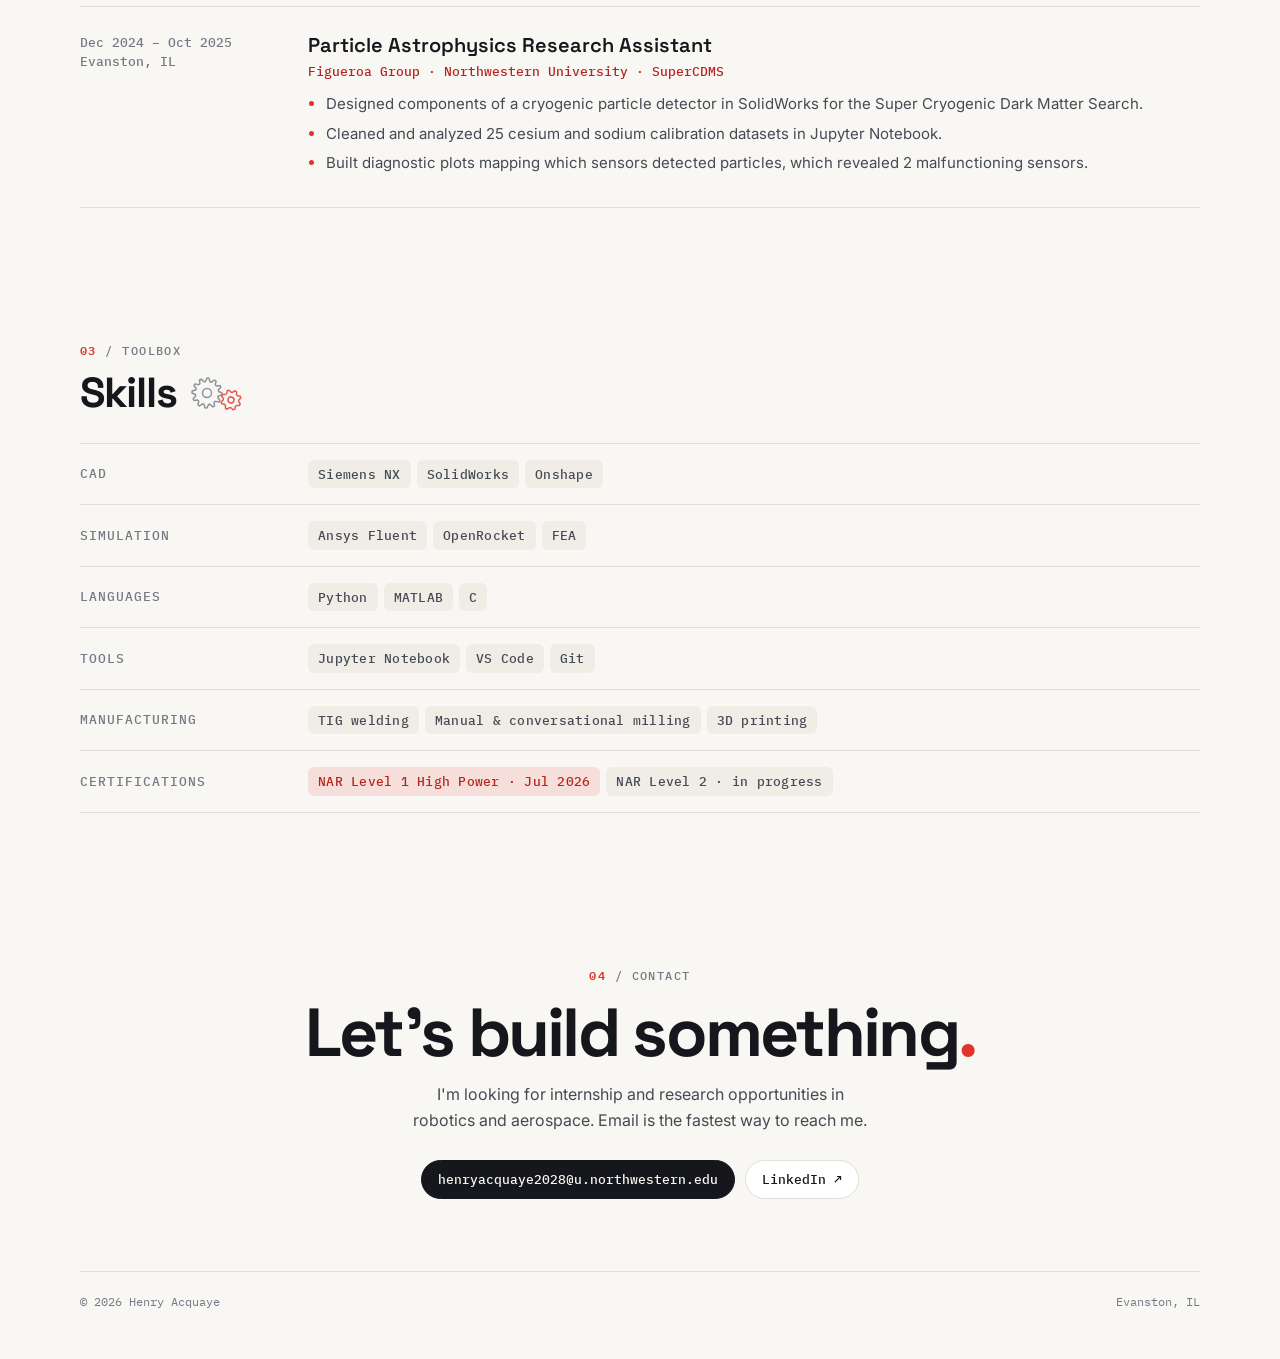
==== commit 7bf406e1: "Name the quadruped Project Chimera Add the codename to the project page header and home card, and li" ====
--- a/index.html
+++ b/index.html
@@ -133,7 +133,7 @@
               <img src="assets/projects/quadruped/cover.webp" alt="3D-printed robotic leg with servos, a yarn tendon and rubber-band muscles" loading="lazy">
             </div>
             <div class="card-body">
-              <span class="eyebrow"><b>Personal</b> · 2026 – now</span>
+              <span class="eyebrow"><b>Project Chimera</b> · 2026 – now</span>
               <h3>Quadruped Robot “Cat”</h3>
               <p>Cat-inspired legs with elastic muscles that let the robot stand without loading its motors, and modified servos that sense their own current. Leg V3 is built and tested.</p>
               <div class="card-foot">
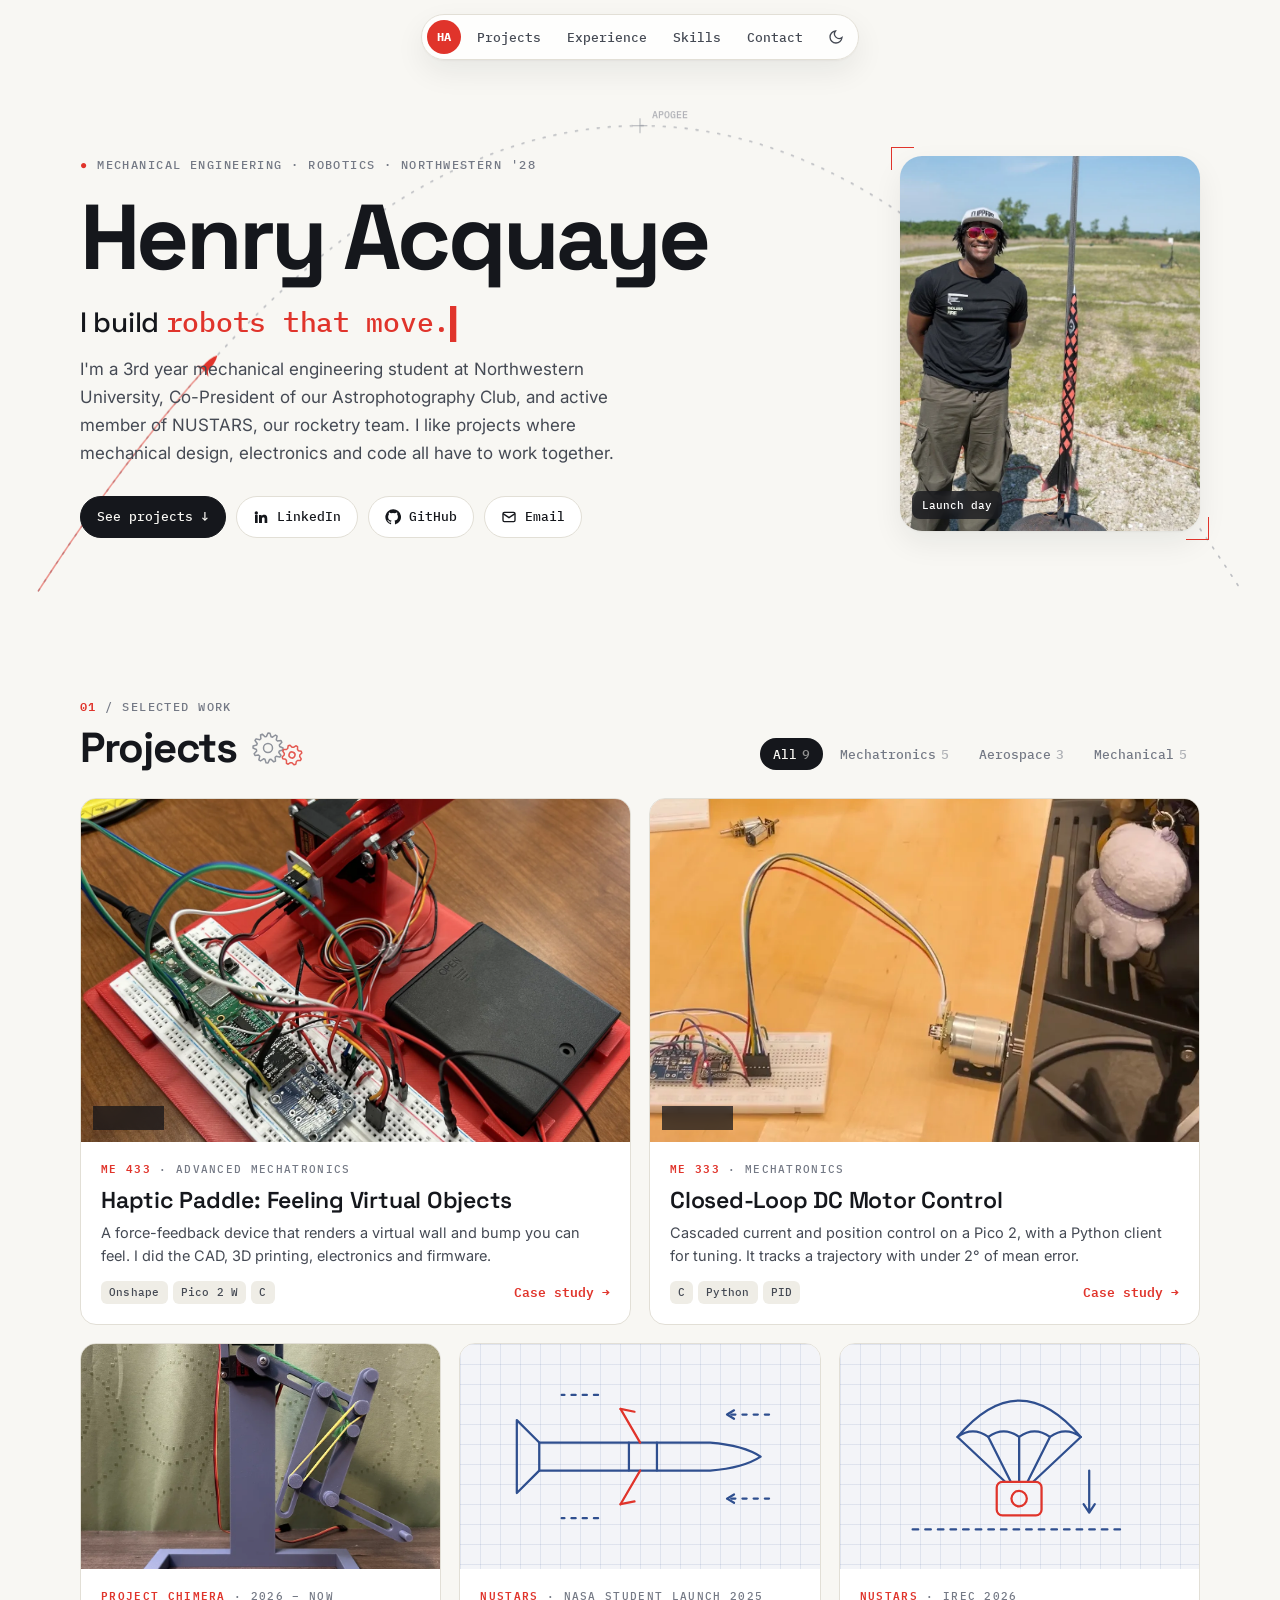
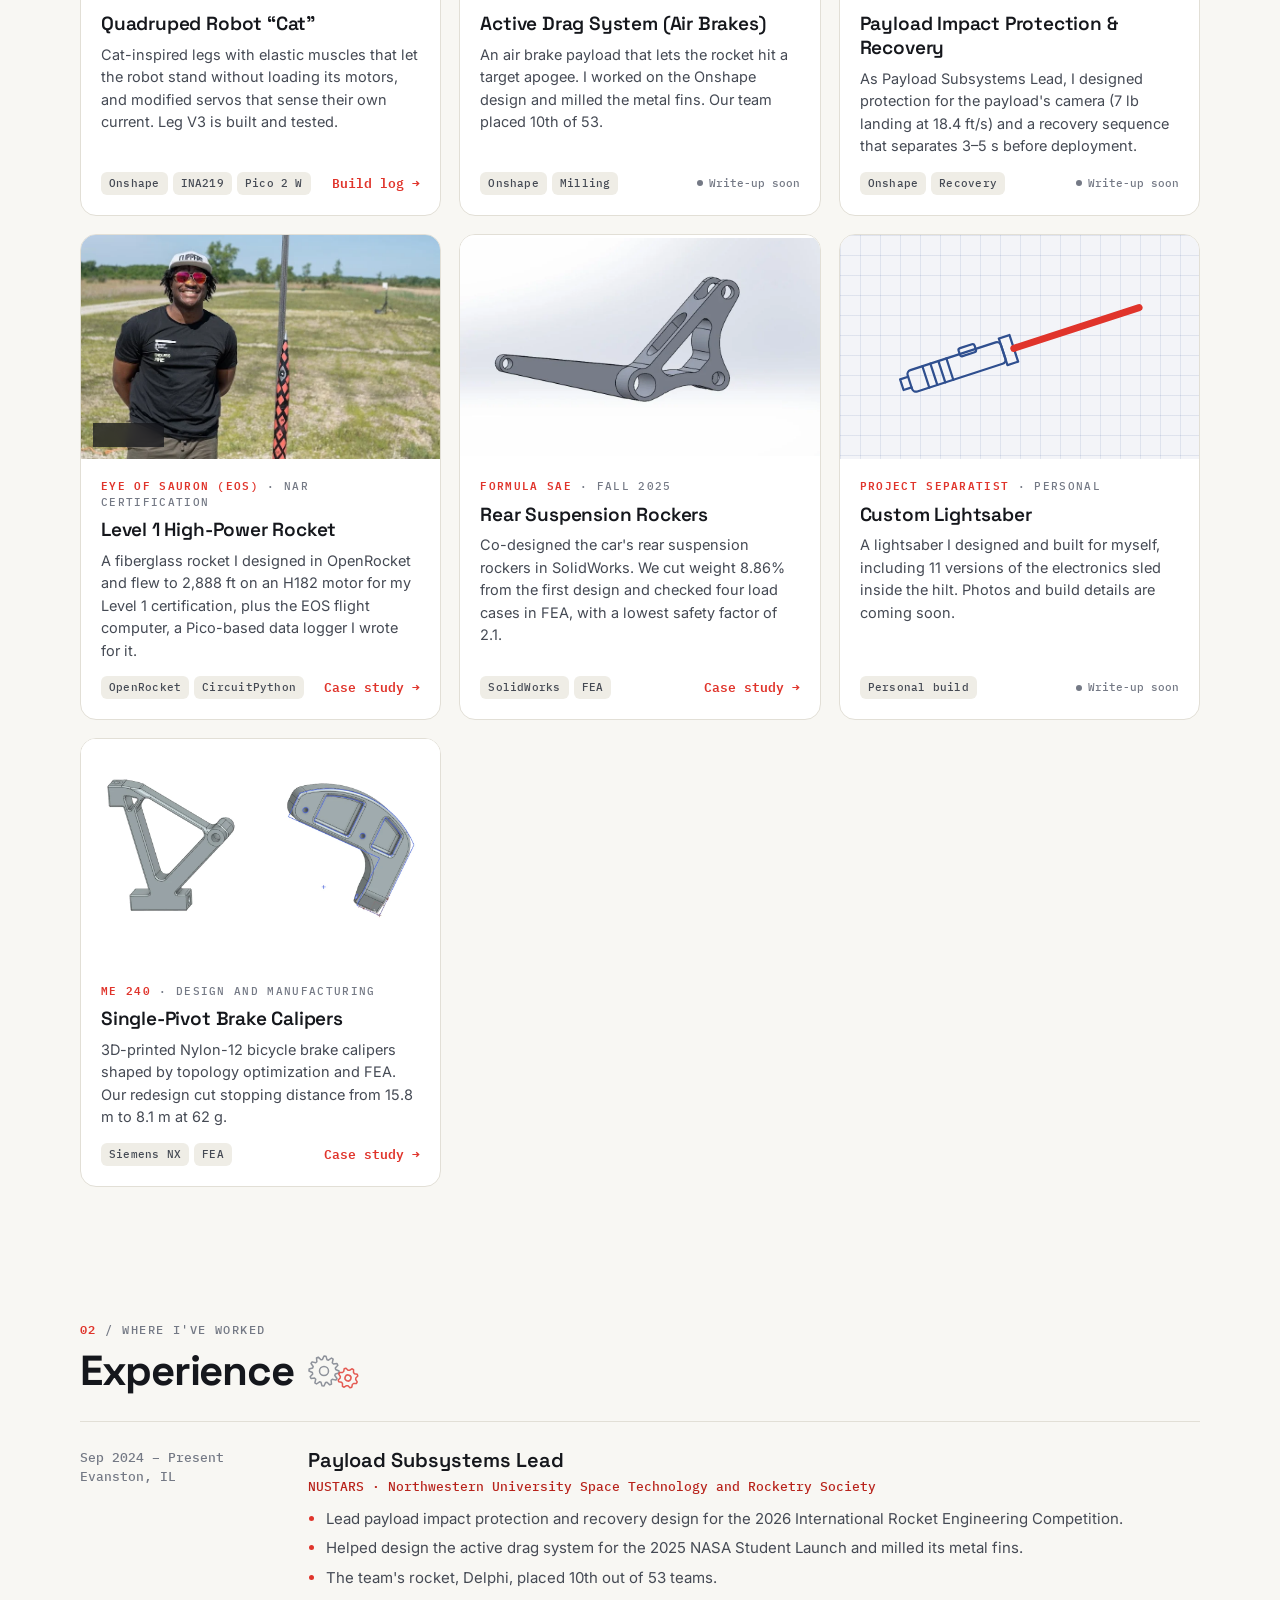
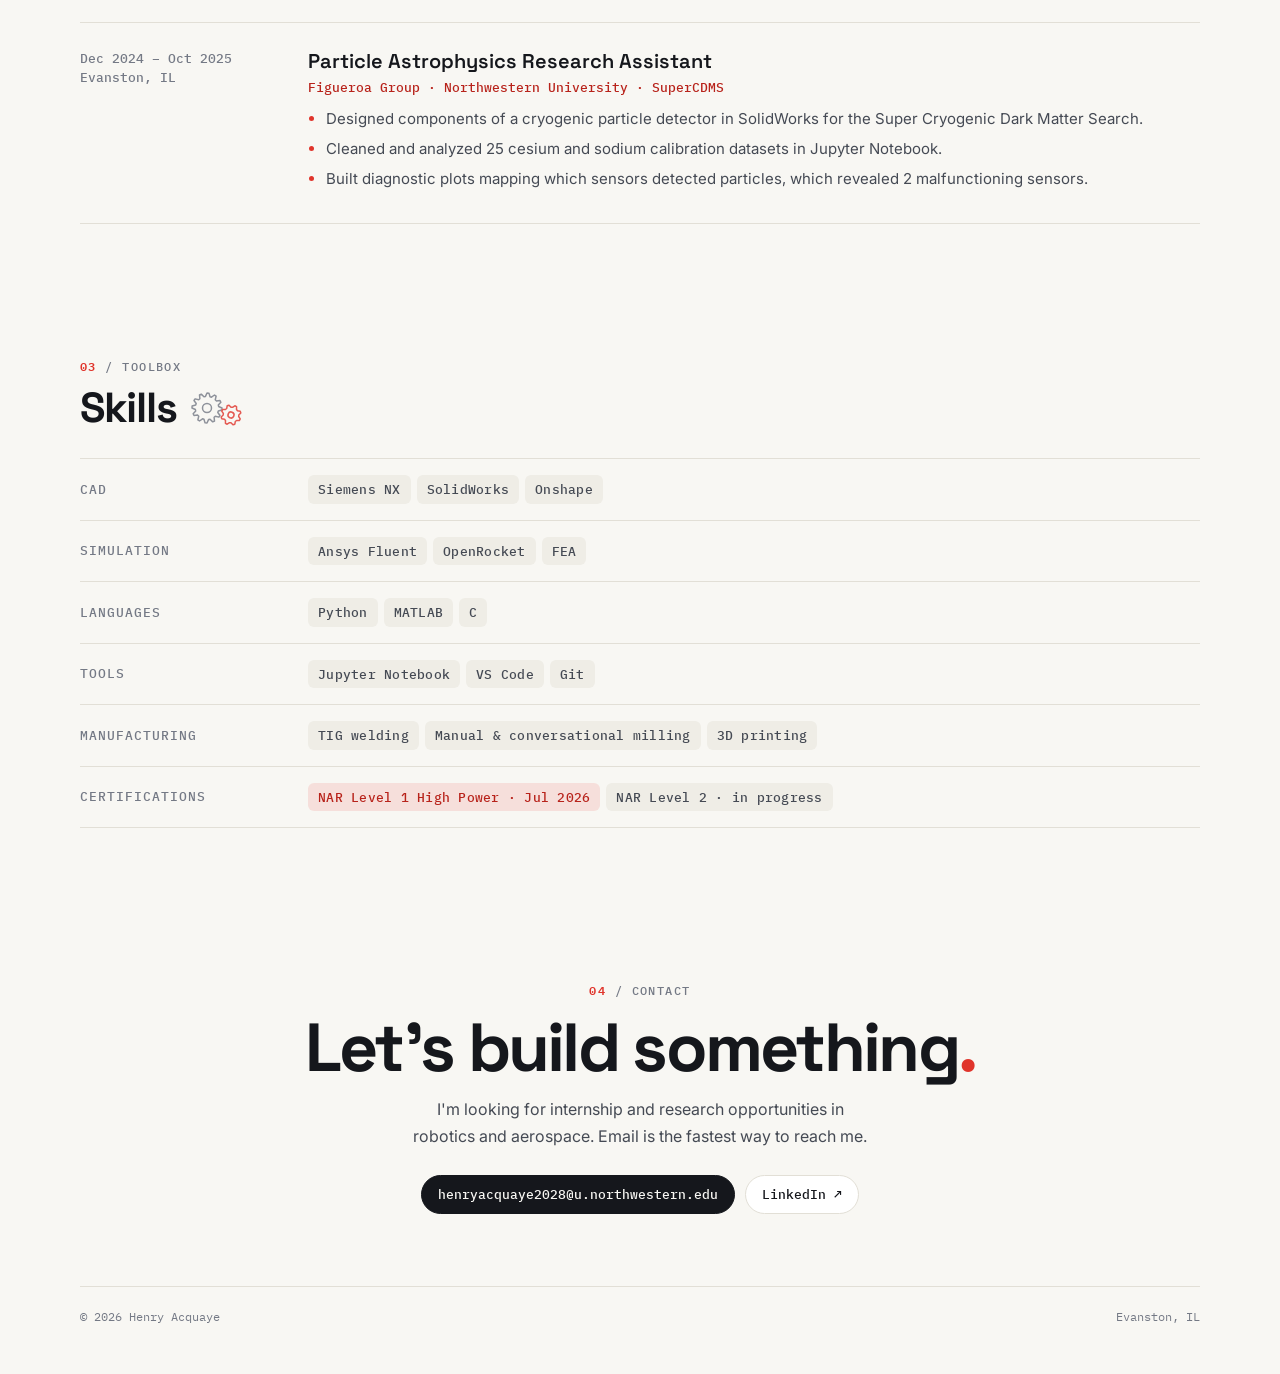
==== commit d187df14: "Add project codenames and haptic paddle limitation - Label the lightsaber Project Separatist and not" ====
--- a/index.html
+++ b/index.html
@@ -196,9 +196,9 @@
               <span class="badge-video">VIDEO</span>
             </div>
             <div class="card-body">
-              <span class="eyebrow"><b>Personal</b> · NAR certification</span>
+              <span class="eyebrow"><b>Eye of Sauron (EOS)</b> · NAR certification</span>
               <h3>Level 1 High-Power Rocket</h3>
-              <p>A fiberglass rocket I designed in OpenRocket and flew to 2,888 ft on an H182 motor for my Level 1 certification, plus EOS, a Pico-based flight data logger I wrote for it.</p>
+              <p>A fiberglass rocket I designed in OpenRocket and flew to 2,888 ft on an H182 motor for my Level 1 certification, plus the EOS flight computer, a Pico-based data logger I wrote for it.</p>
               <div class="card-foot">
                 <div class="card-tags"><span class="chip">OpenRocket</span><span class="chip">CircuitPython</span></div>
                 <span class="read">Case study →</span>
@@ -235,10 +235,10 @@
               </svg>
             </div>
             <div class="card-body">
-              <span class="eyebrow"><b>Personal</b></span>
+              <span class="eyebrow"><b>Project Separatist</b> · Personal</span>
               <h3>Custom Lightsaber</h3>
               <!-- ✏️ EDIT: describe the build (hilt, electronics, what you made) -->
-              <p>A lightsaber I designed and built for myself. Photos and build details are coming soon.</p>
+              <p>A lightsaber I designed and built for myself, including 11 versions of the electronics sled inside the hilt. Photos and build details are coming soon.</p>
               <div class="card-foot">
                 <div class="card-tags"><span class="chip">Personal build</span></div>
                 <span class="status">Write-up soon</span>
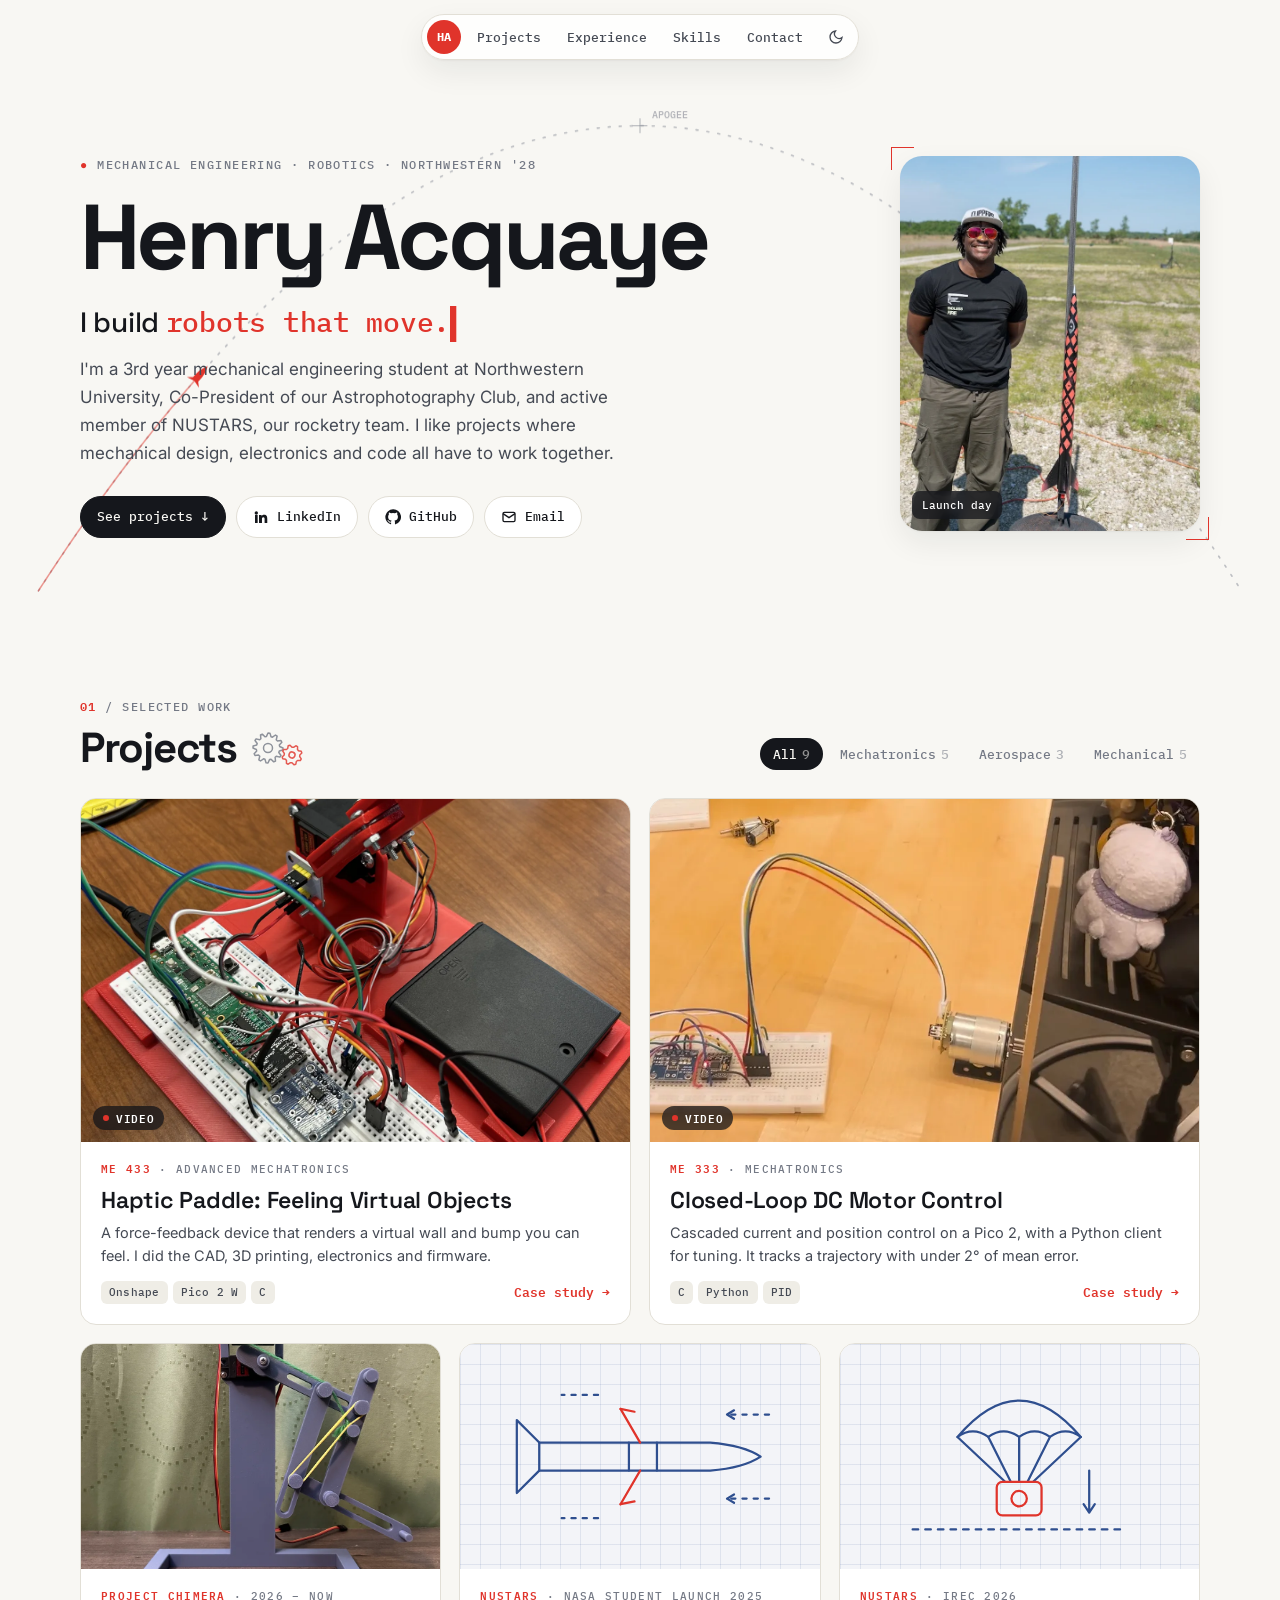
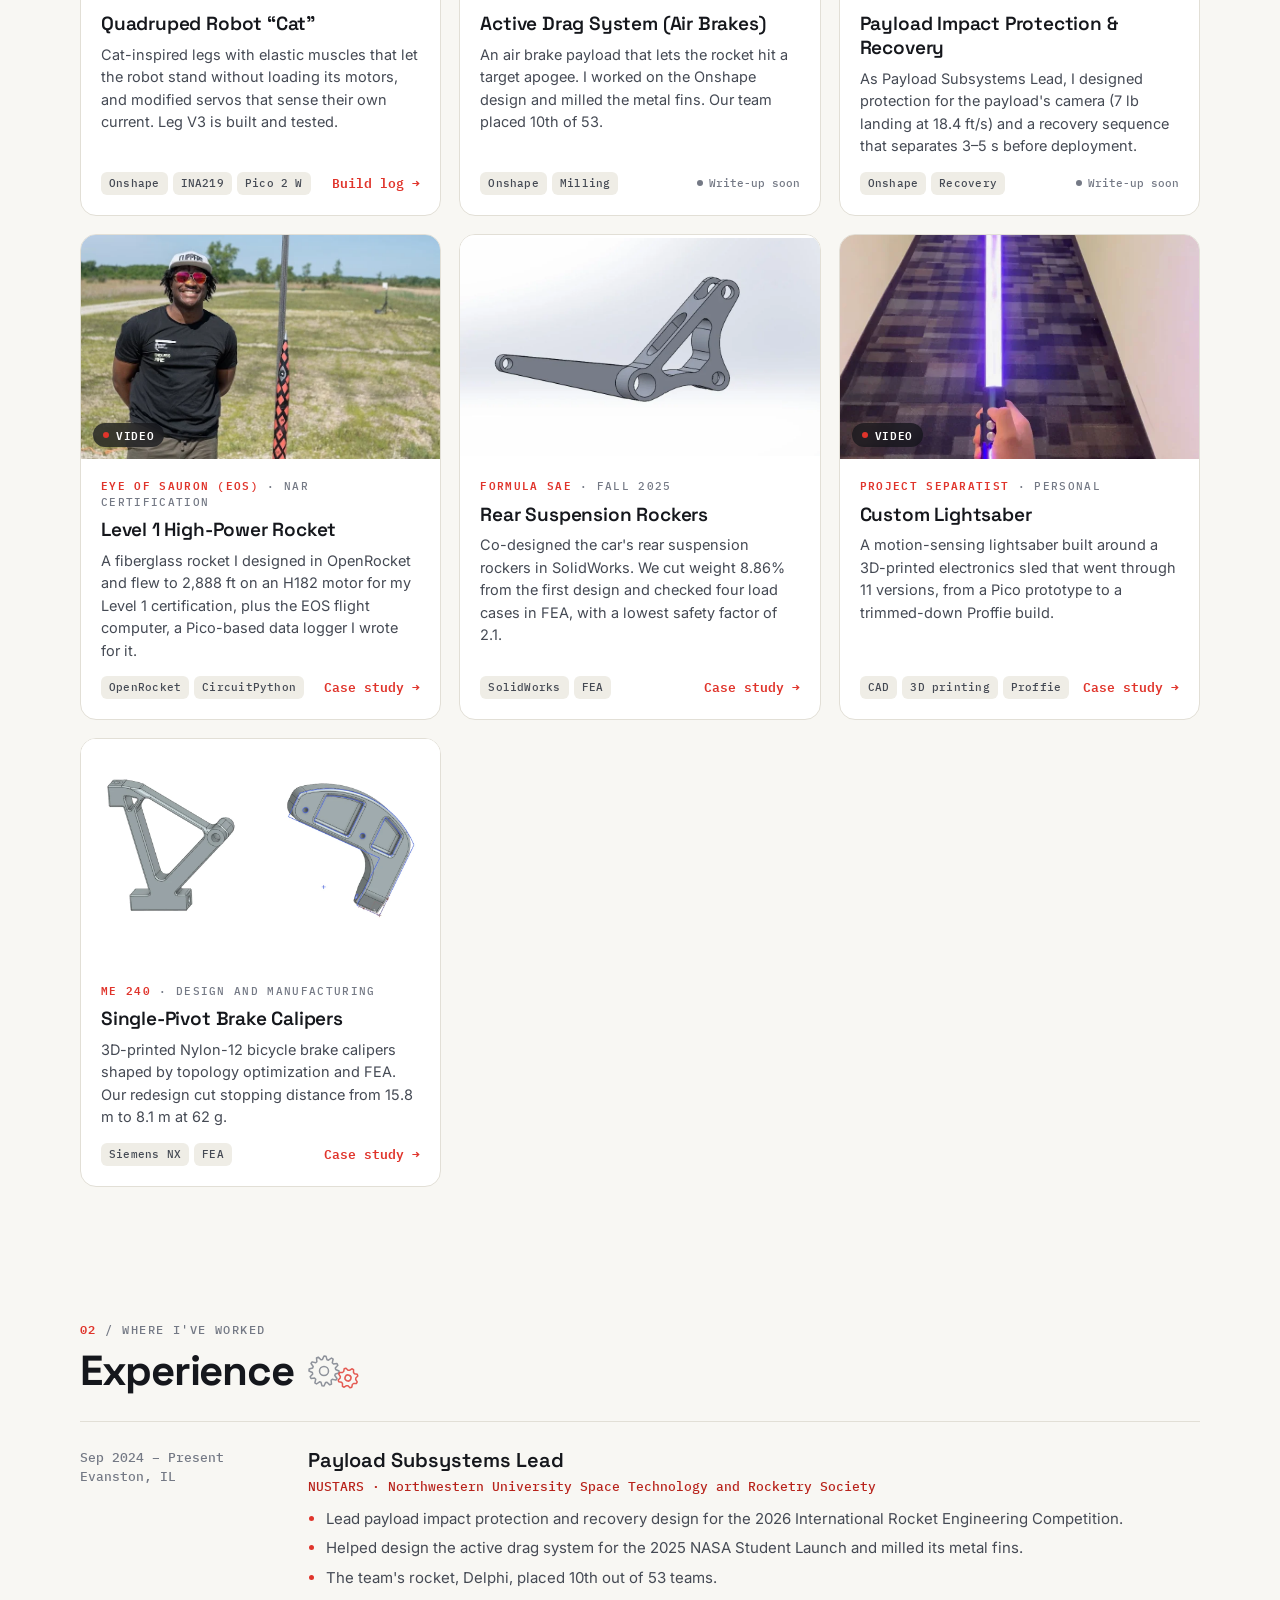
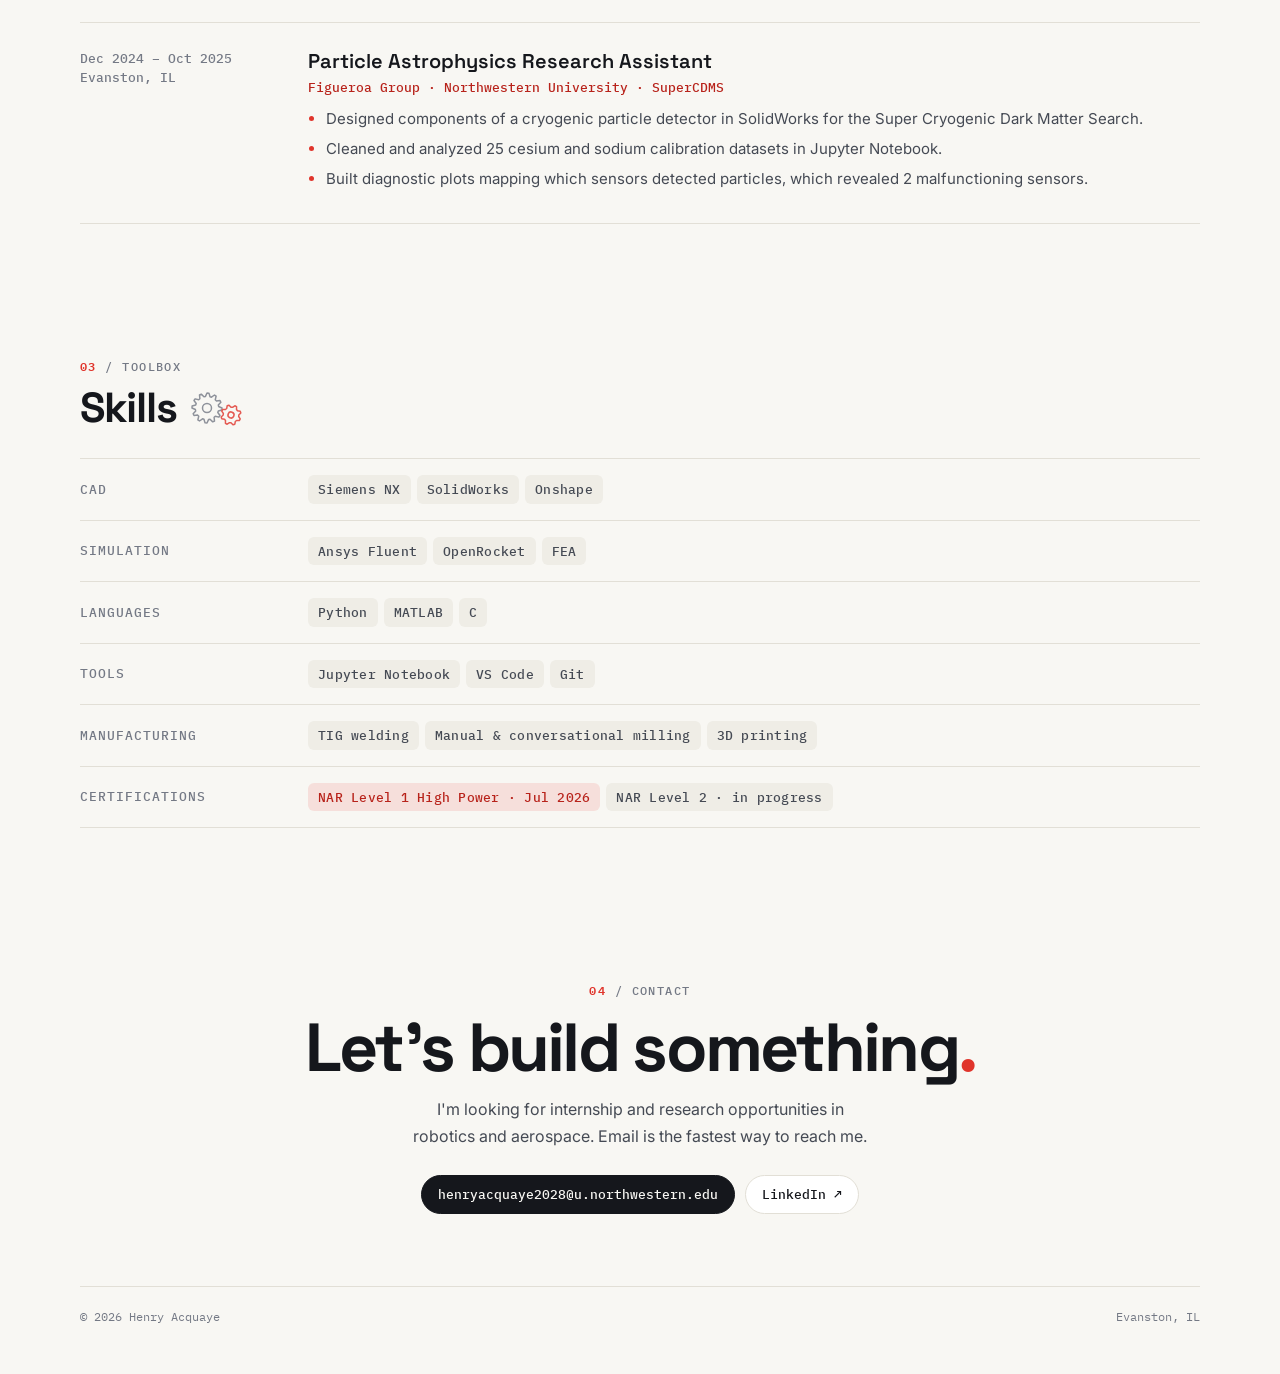
==== commit 5212585e: "Add Project Separatist lightsaber page - Version explorer for sled V2-V11 and the full hilt, with a " ====
--- a/index.html
+++ b/index.html
@@ -223,28 +223,22 @@
           </a>
 
           <!-- Lightsaber -->
-          <article class="card reveal" data-cat="mechatronics mechanical">
-            <div class="card-media art">
-              <svg viewBox="0 0 200 120" fill="none" stroke="currentColor" stroke-width="1.6" stroke-linecap="round" stroke-linejoin="round">
-                <g transform="rotate(-18 100 60)">
-                  <rect x="18" y="52" width="70" height="16" rx="3"/>
-                  <path d="M30 52v16M36 52v16M42 52v16M48 52v16"/><rect x="58" y="48" width="12" height="6" rx="1.500"/>
-                  <path d="M88 50h8v20h-8z"/><path d="M18 56h-6v8h6"/>
-                  <path class="hl" d="M96 60H190" stroke-width="5"/>
-                </g>
-              </svg>
+          <a class="card reveal" href="projects/lightsaber.html" data-cat="mechatronics mechanical">
+            <div class="card-media">
+              <img src="assets/projects/lightsaber/cover.webp" alt="Finished lightsaber with a purple blade lit in a hallway" loading="lazy">
+              <video src="assets/projects/lightsaber/preview.mp4" muted loop playsinline preload="none"></video>
+              <span class="badge-video">VIDEO</span>
             </div>
             <div class="card-body">
               <span class="eyebrow"><b>Project Separatist</b> · Personal</span>
               <h3>Custom Lightsaber</h3>
-              <!-- ✏️ EDIT: describe the build (hilt, electronics, what you made) -->
-              <p>A lightsaber I designed and built for myself, including 11 versions of the electronics sled inside the hilt. Photos and build details are coming soon.</p>
-              <div class="card-foot">
-                <div class="card-tags"><span class="chip">Personal build</span></div>
-                <span class="status">Write-up soon</span>
-              </div>
-            </div>
-          </article>
+              <p>A motion-sensing lightsaber built around a 3D-printed electronics sled that went through 11 versions, from a Pico prototype to a trimmed-down Proffie build.</p>
+              <div class="card-foot">
+                <div class="card-tags"><span class="chip">CAD</span><span class="chip">3D printing</span><span class="chip">Proffie</span></div>
+                <span class="read">Case study →</span>
+              </div>
+            </div>
+          </a>
 
           <!-- Brake calipers -->
           <a class="card reveal" href="projects/brake-caliper.html" data-cat="mechanical">
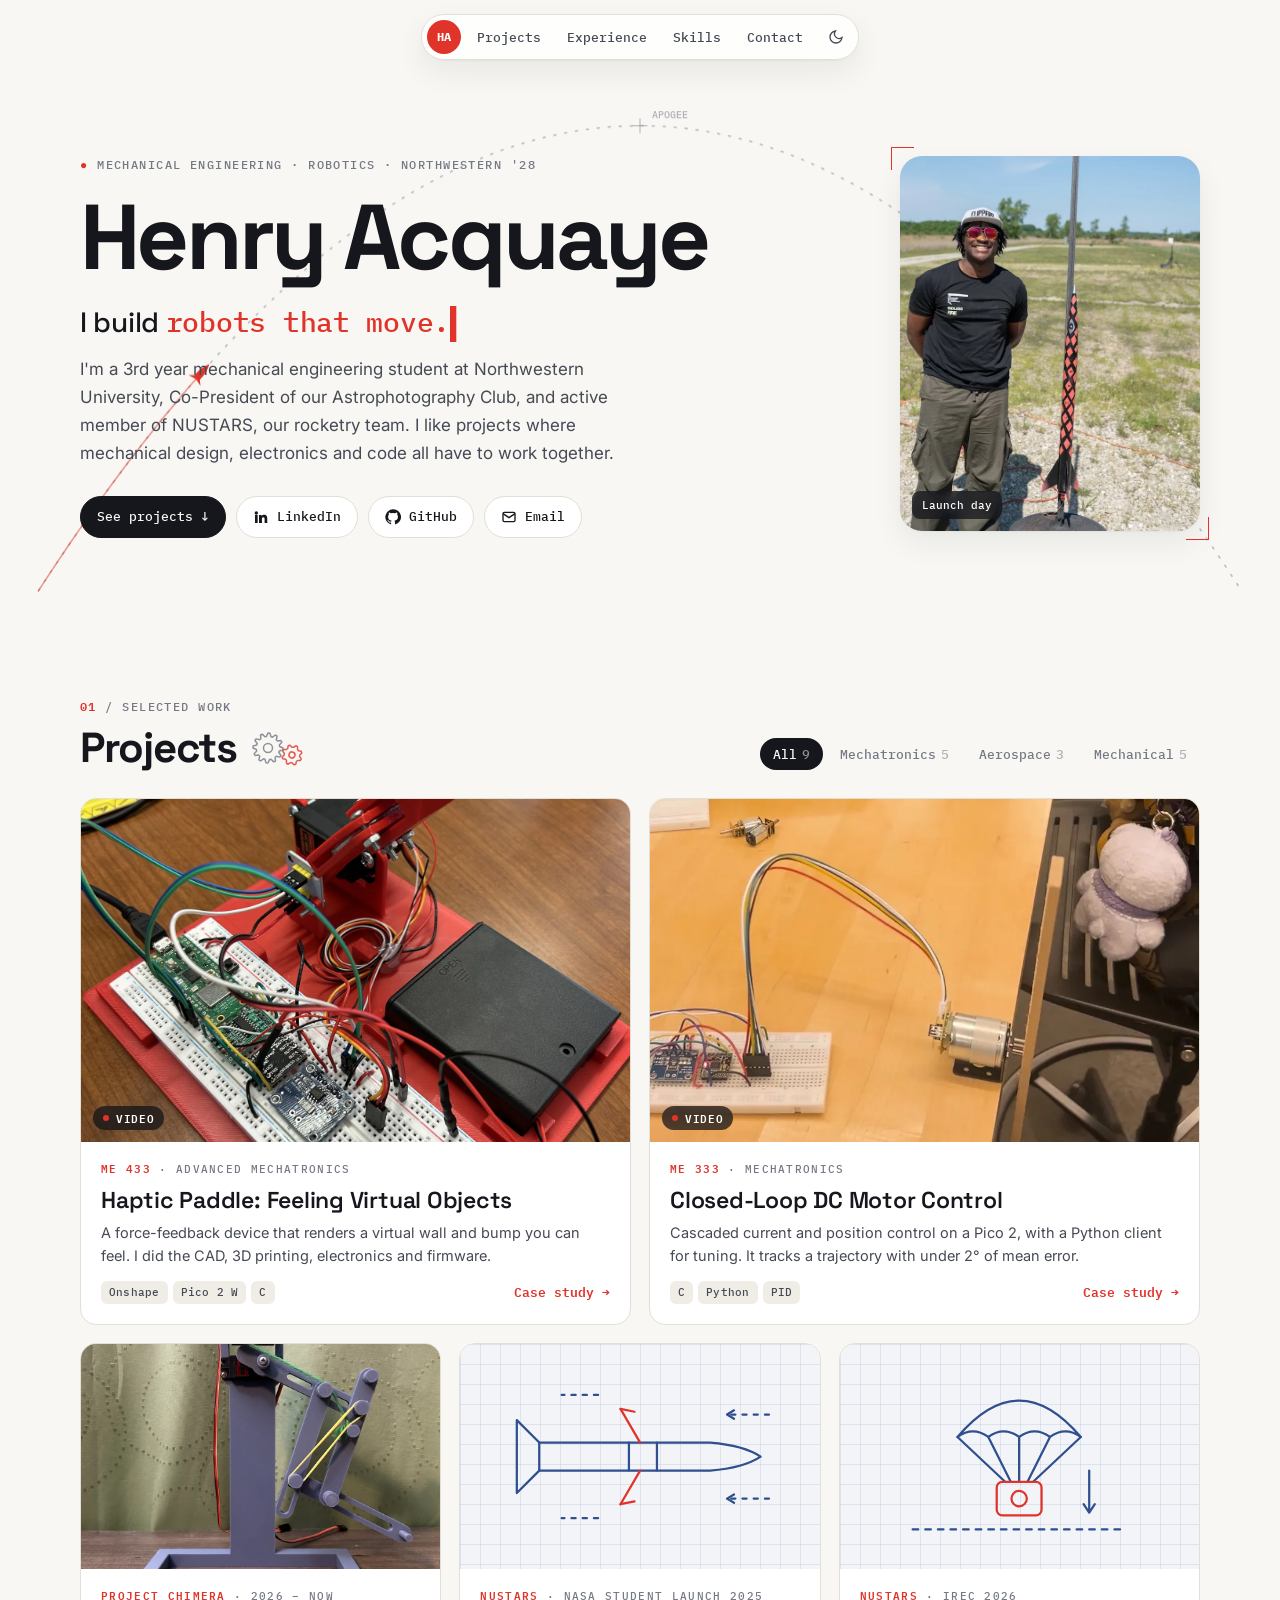
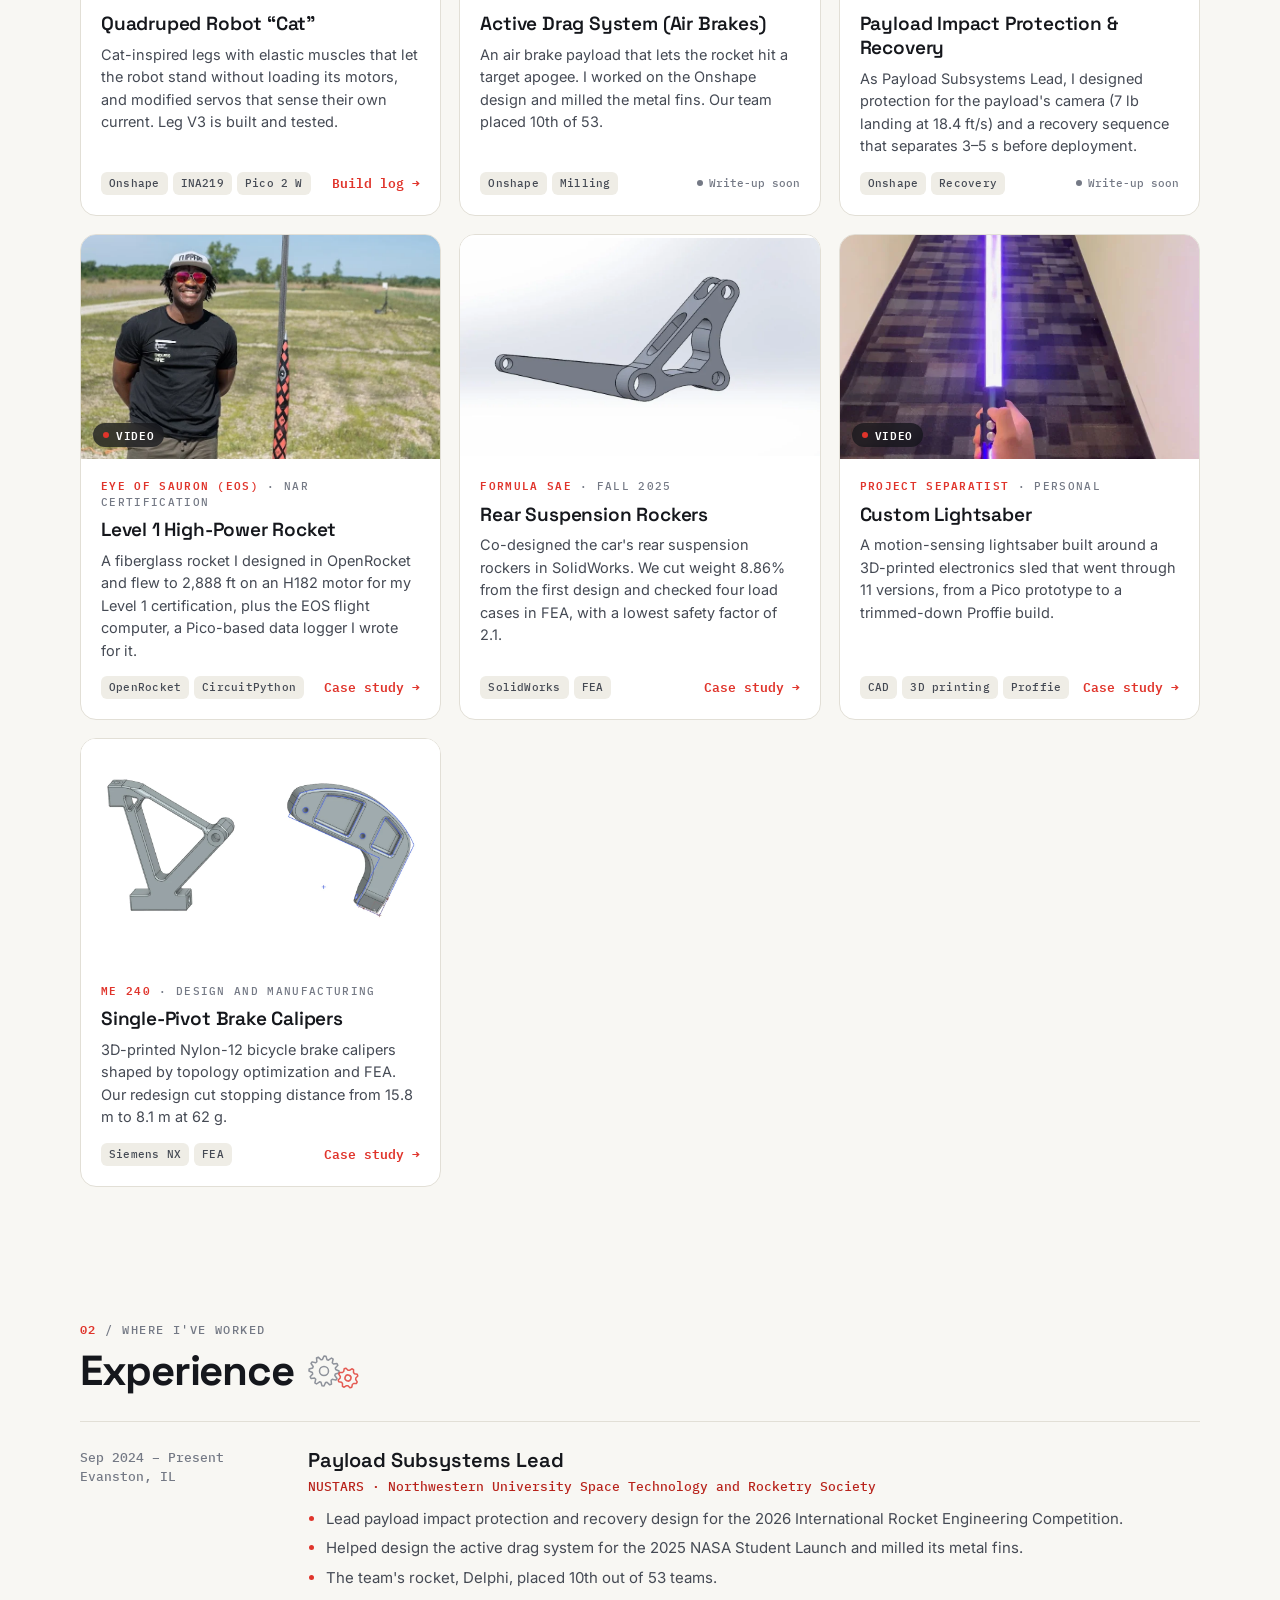
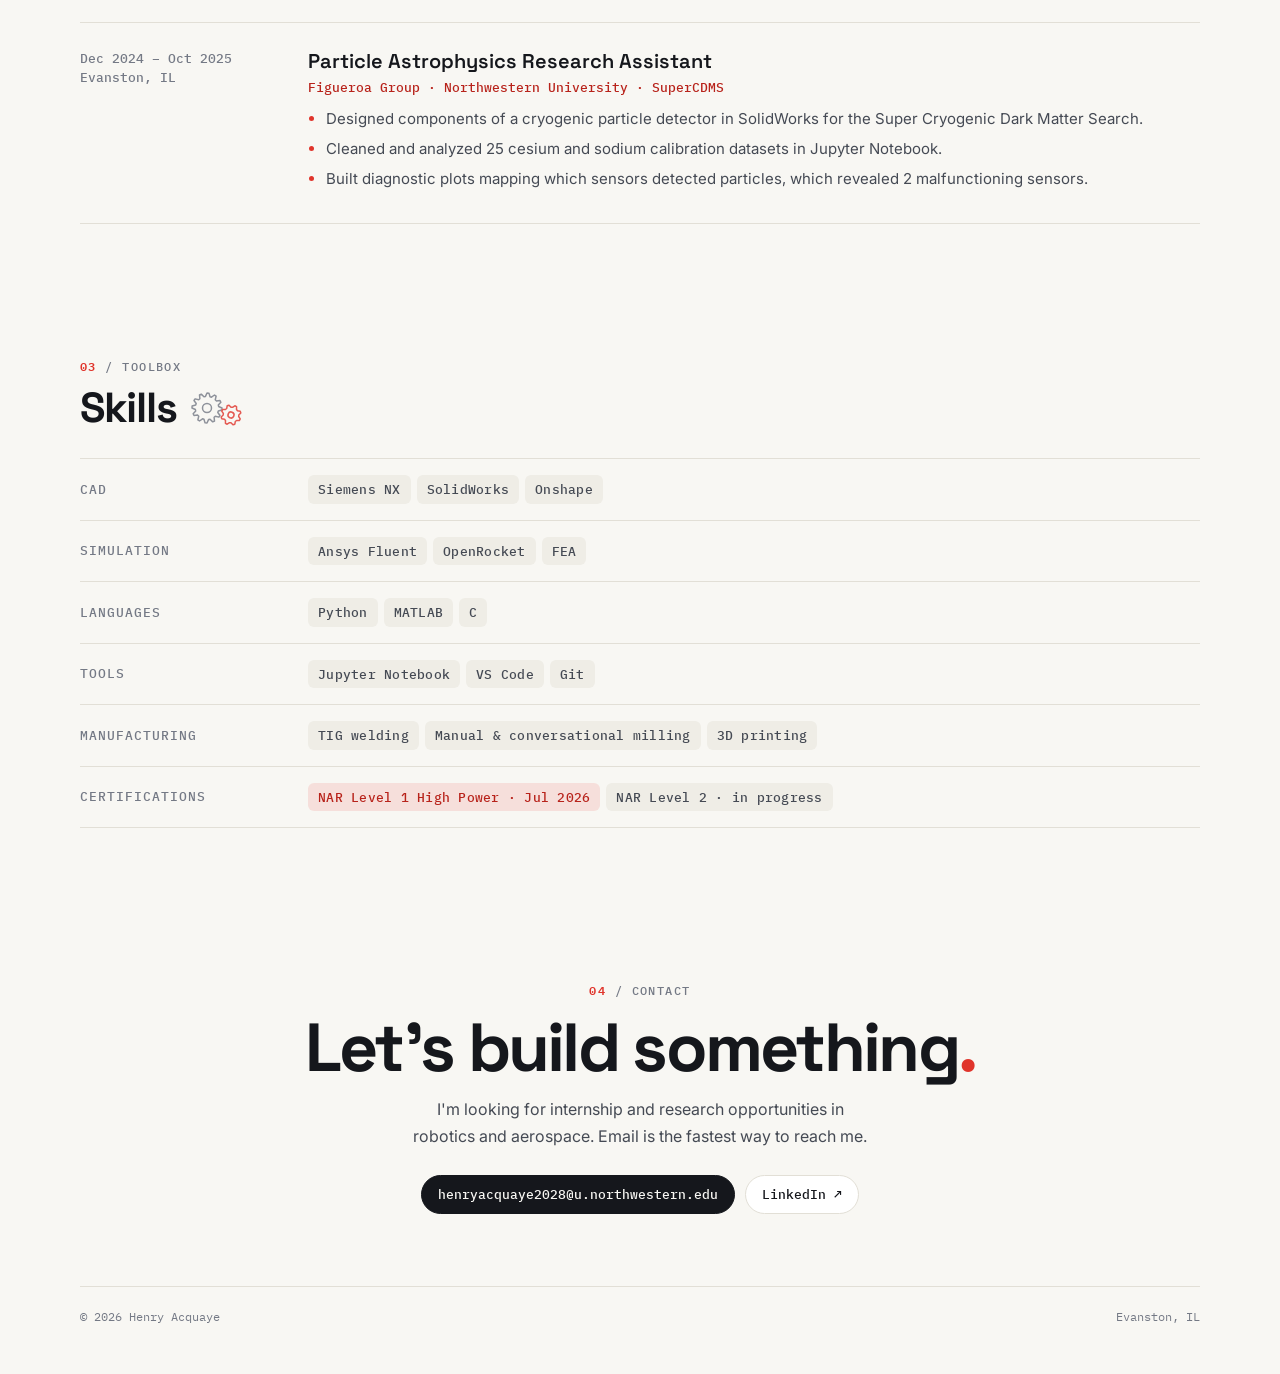
==== commit 49285482: "Correct lightsaber captions - Sled photo shows the battery holder, not a battery - Blue clip is a gy" ====
--- a/index.html
+++ b/index.html
@@ -225,7 +225,7 @@
           <!-- Lightsaber -->
           <a class="card reveal" href="projects/lightsaber.html" data-cat="mechatronics mechanical">
             <div class="card-media">
-              <img src="assets/projects/lightsaber/cover.webp" alt="Finished lightsaber with a purple blade lit in a hallway" loading="lazy">
+              <img src="assets/projects/lightsaber/cover.webp" alt="Lightsaber with a purple blade lit in a hallway" loading="lazy">
               <video src="assets/projects/lightsaber/preview.mp4" muted loop playsinline preload="none"></video>
               <span class="badge-video">VIDEO</span>
             </div>
